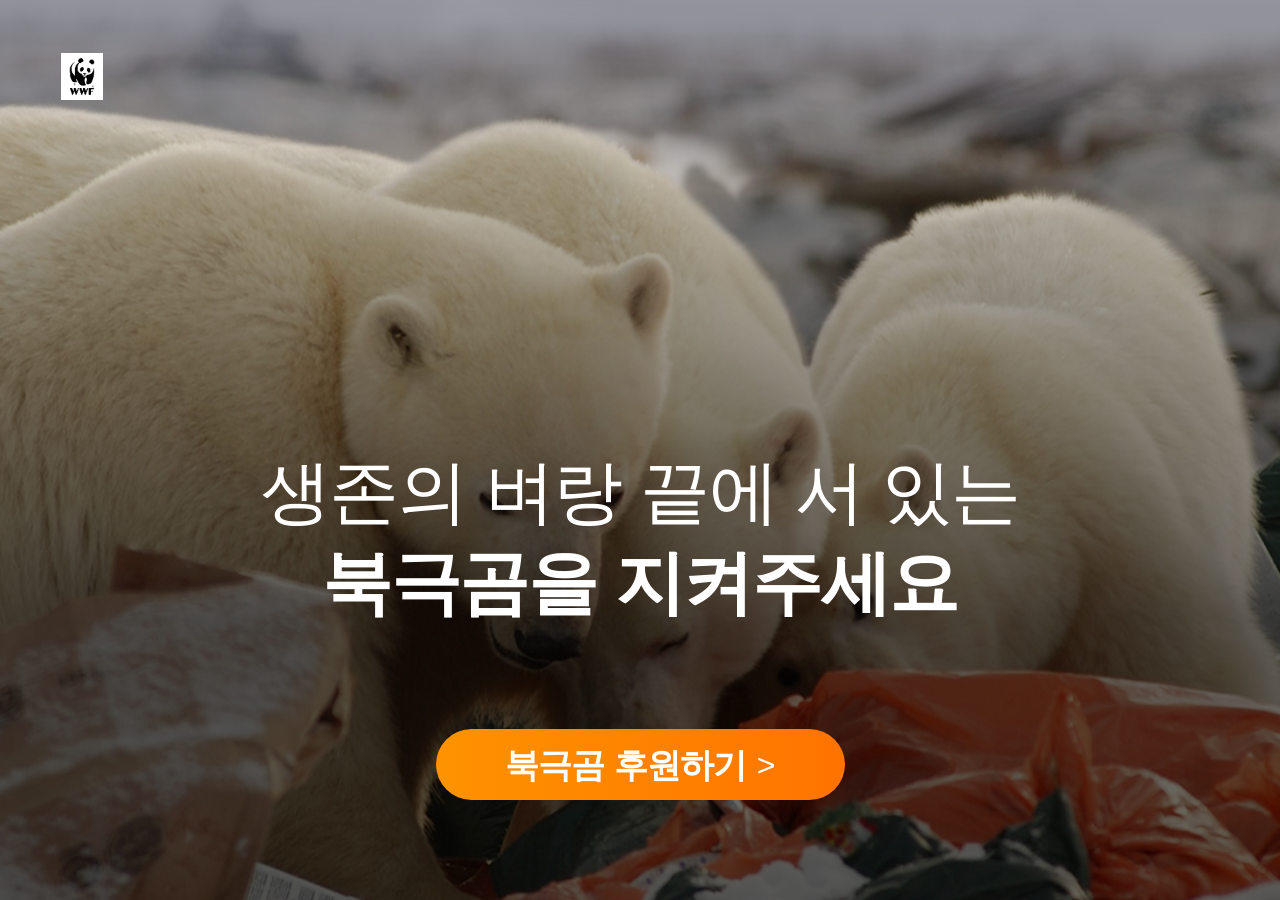
==== index.html @ e156b5d3 "1행 완성" ====
<!DOCTYPE html>
<html lang="ko">
<head>
    <meta charset="UTF-8">
    <meta name="viewport" content="width=device-width, initial-scale=1.0">
    <meta name="description" content="">
    <meta name="keywords" content="">
    <title>WWF | 북극곰 보호 캠페인</title>
    <link rel="shortcut icon" href="./images/logo.jpg" type="image/x-icon">
    <link rel="stylesheet" href="./styles/reset.css">
    <link rel="stylesheet" href="./styles/common.css">
    <link rel="stylesheet" href="./styles/index.css">
    <link rel="stylesheet" href="./styles/responsive.css">
</head>
<body>
    <div id="wrap">
        <!-- 1. 캠페인 표지 -->
        <section class="container intro">
            <p class="logo"><img src="./images/logo.jpg" alt="wwf"></p>
            <h1><span>생존의 벼랑 끝에 서 있는</span><span>북극곰을 지켜주세요</span></h1>
            <a href="#" class="sponsor_btn"><em>북극곰 후원하기</em><!-- after --></a>
        </section>
        <!-- 2. 퀴즈 -->
        <!-- 3. 영상 -->
        <!-- 4. 50감소 -->
        <!-- 5. 인류재앙 -->
        <!-- 6. 빙하위기 -->
        <!-- 7. WWF 단체 소개 -->
        <!-- 8. 활동 내역 -->
        <!-- 9. 선물정보 -->
        <!-- 10. 안내 -->
    </div>
</body>
</html>
---- styles/common.css ----
/* 공통 common.css */
#wrap {}
#wrap * {transition: all 0.3s;}
#wrap .container {
    min-width: 320px;
}
/* mobile design - .sponsor_btn */
#wrap .container .sponsor_btn {
    display: flex; flex-flow: row nowrap;
    justify-content: center; align-items: center;
    width: 164px; height: 41px; border-radius: 37.5px;
    margin: 0 auto;
    background: linear-gradient(90deg, #FE9300, #FF7300);
    /* gap :10px; == em의 margin-right:10px; */
    /* position: relative; z-index: 900; */
}
#wrap .container .sponsor_btn:hover {
    animation: btn 1s linear alternate infinite;
}
#wrap .container .sponsor_btn em {
    color:#fff; font-weight: 500;  margin-right: 10px;
}
#wrap .container .sponsor_btn::after {
    content:'>'; display: block;
    /*  display:inline-block; - 부모 .sponsor_btn으로 정렬을 했기때문에 굳이 inline-block일 필요없음 */
    color: #fff; font-size: 0.75rem;
}
/* ---------------------애니메이션 효과 */
@keyframes btn {
    0% {box-shadow: #fff 0 0 5px}
    100% {box-shadow: #fff 0 0 20px;}
}
---- styles/index.css ----
/* -------------------------------------- 1. 캠페인 표지(m) */
#wrap .intro {
    /* 북극곰 배경 (bg1) */
    padding: 100px 0;
    background-image: url(../images/bg1.png);
    /* background-size: cover; */
    /* background-size: 170%; */
    background-size: auto 130%;
    background-position: center bottom;
    /* 비슷하게 만들어졌다고 끝내지말고 여러 값을 입력해보면서 가장 좋은 값 찾기 */
    position: relative;
}
#wrap .intro > * {position: relative; z-index: 100;}
#wrap .intro::after {
    /* 북극곰 배경 위에 깔리는 반투명한 검은색 배경(rgba) */
    content: ''; display: block;
    width: 100%; height: 100%;
    position: absolute; top: 0; left: 0;
    /* background: rgba(0,0,0,0.5); */
    background: linear-gradient(transparent, #000 69%);
    opacity: 0.6; z-index: 90;
}
#wrap .intro .logo {
    width: 24px; /* height: 27px; */
    position: absolute;/* 피그마 무시기능과 동일 */
    top: 18px; left: 21px;
    /* z-index: 900; */
}/* w,h 중 한가지 값만 작성(나머지는 자동 비율) */
#wrap .intro .logo img {width: 100%;}
#wrap .intro h1 {
    margin-bottom: 50px; text-align: center;
    /* position: relative; z-index: 900; */
}
#wrap .intro h1 span {
    color: #fff;
    display: block;
    font-weight: 700; font-size: 1.88rem; line-height: 1.3;
}
#wrap .intro h1 span:nth-child(1) {}
#wrap .intro h1 span:nth-child(2) {}
#wrap .intro .sponsor_btn {}
---- styles/responsive.css ----
/* 반응형 조건 responsive */
/* m(320~) -> t(1024~) -> d(1250~)  full == 100% */
@media screen and (min-width:860px) {
    #wrap .intro {padding: 300px 0 100px;}
}/* 860~1023 더 자연스럽게 만들기위한 임의 값 추가(피그마 x) */
@media screen and (min-width:1024px) {
    #wrap .intro {padding: 410px 0 100px;}
    #wrap .intro .logo {width: 32px; top: 30px; left: 36px;}
    #wrap .intro h1 {margin-bottom: 100px;}
    #wrap .intro h1 span {font-size: 3.13rem;}
    #wrap .container .sponsor_btn {width: 238px; height: 60px;}
    #wrap .container .sponsor_btn em {font-size: 1.38rem;}
    #wrap .container .sponsor_btn::after {font-size: 1rem;}
}/* 1024~1249 */
@media screen and (min-width:1250px) {
    #wrap .intro {padding: 447px 0 100px;}
    #wrap .intro .logo {width: 42px; top: 53px; left: 61px;}
    #wrap .intro h1 span {font-size: 4.38rem;}
    #wrap .intro h1 span:nth-child(1) {font-weight: 400;}
    #wrap .container .sponsor_btn {width: 409px; height: 71px;}
    #wrap .container .sponsor_btn em {font-size: 2.13rem; font-weight: 700;}
    #wrap .container .sponsor_btn::after {font-size: 2rem;}
}/* 1250~max */
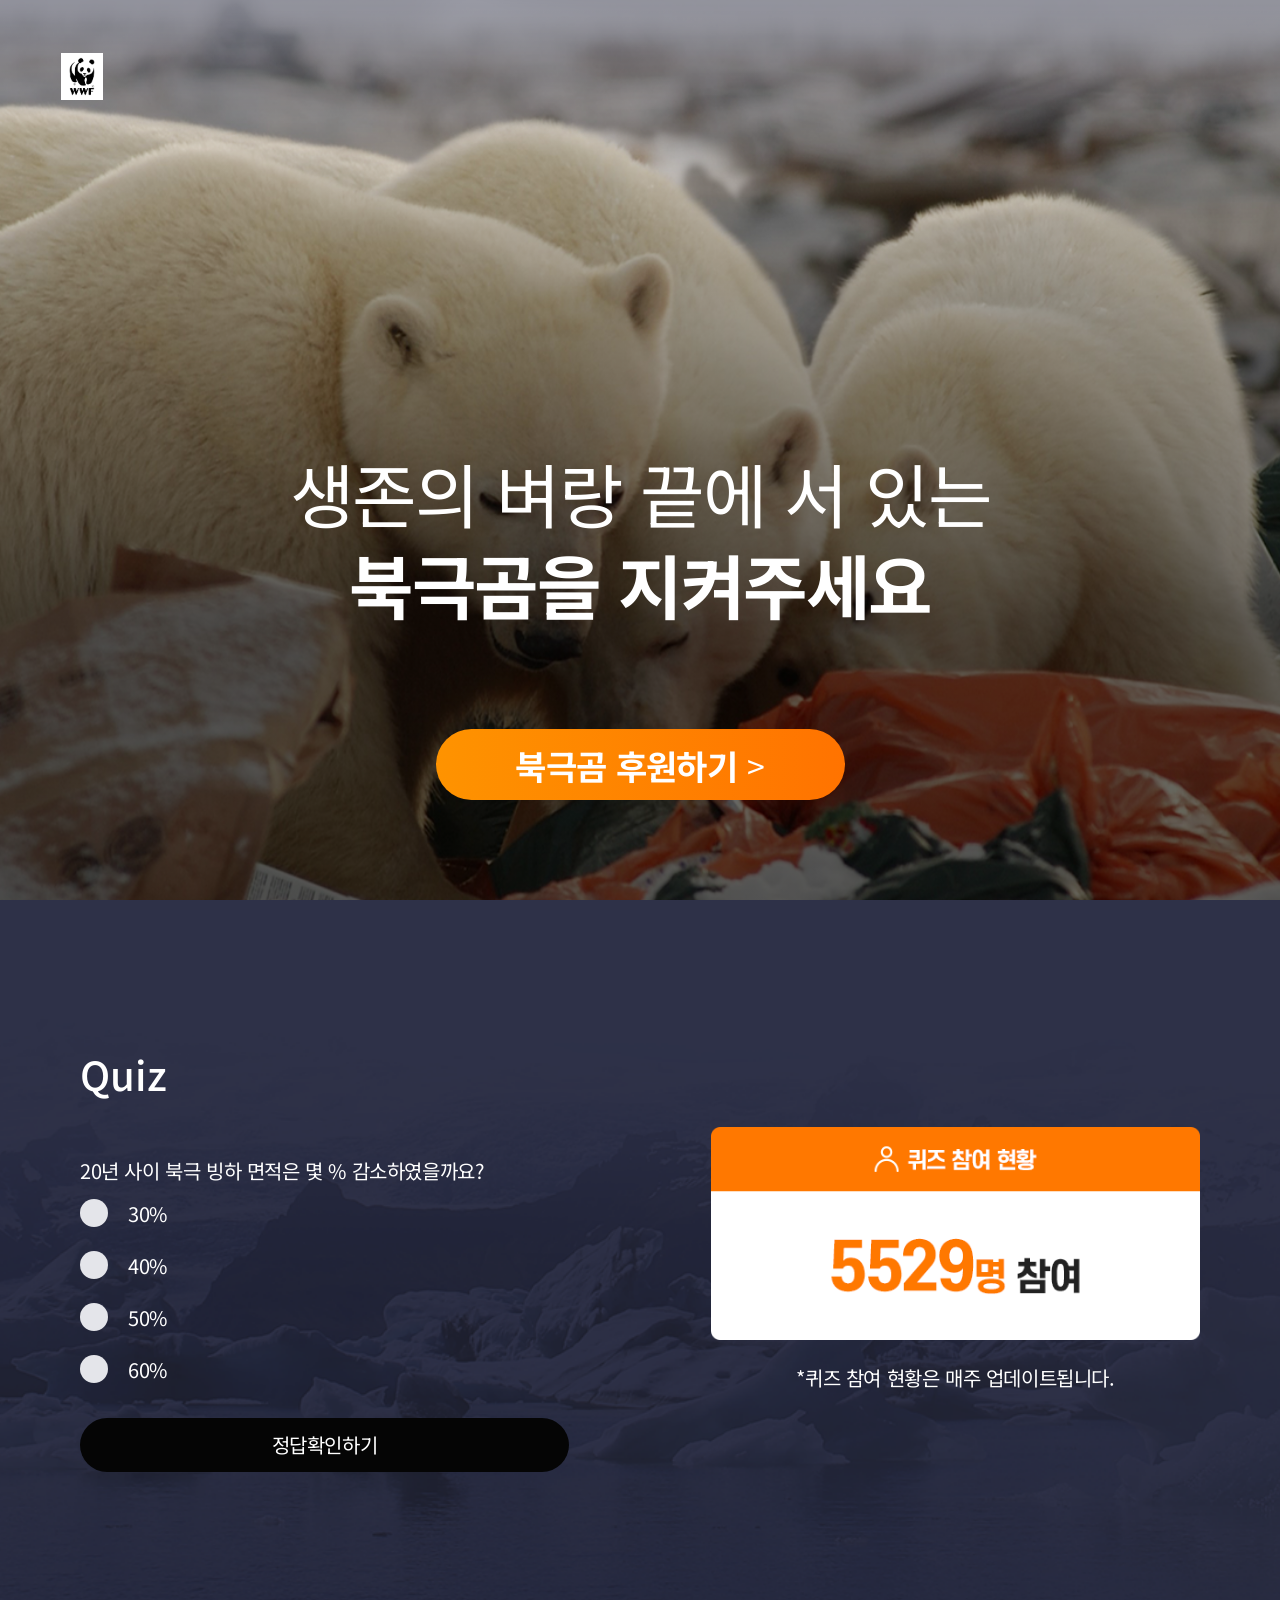
==== commit 310d835e: "wwf 2행" ====
--- a/index.html
+++ b/index.html
@@ -7,6 +7,7 @@
     <meta name="keywords" content="">
     <title>WWF | 북극곰 보호 캠페인</title>
     <link rel="shortcut icon" href="./images/logo.jpg" type="image/x-icon">
+    <link href="https://fonts.googleapis.com/css2?family=Noto+Sans+KR:wght@100..900&display=swap" rel="stylesheet">
     <link rel="stylesheet" href="./styles/reset.css">
     <link rel="stylesheet" href="./styles/common.css">
     <link rel="stylesheet" href="./styles/index.css">
@@ -21,6 +22,39 @@
             <a href="#" class="sponsor_btn"><em>북극곰 후원하기</em><!-- after --></a>
         </section>
         <!-- 2. 퀴즈 -->
+        <div class="container quiz_bg">
+            <section class="contents quiz">
+                <div class="quiz_list">
+                    <h1>Quiz</h1>
+                    <h2><span>20년 사이 북극 빙하 면적은</span><span> 몇 % 감소하였을까요?</span></h2>
+                    <form action="#" method="get" id="answer_form">
+                        <ul>
+                            <li>
+                                <input type="radio" name="answer" value="ans_30" id="ans_30">
+                                <label for="ans_30">30%</label>
+                            </li>
+                            <li>
+                                <input type="radio" name="answer" value="ans_40" id="ans_40">
+                                <label for="ans_40">40%</label>
+                            </li>
+                            <li>
+                                <input type="radio" name="answer" value="ans_50" id="ans_50">
+                                <label for="ans_50">50%</label>
+                            </li>
+                            <li>
+                                <input type="radio" name="answer" value="ans_60" id="ans_60">
+                                <label for="ans_60">60%</label>
+                            </li>
+                        </ul>
+                        <button type="submit" id="check_btn">정답확인하기</button>
+                    </form>
+                </div>
+                <div class="quiz_status">
+                    <img src="./images/quiz_contents.png" alt="퀴즈 참여 현황 5529명 참여">
+                    <p>*퀴즈 참여 현황은 매주 업데이트됩니다.</p>
+                </div>
+            </section>
+        </div>
         <!-- 3. 영상 -->
         <!-- 4. 50감소 -->
         <!-- 5. 인류재앙 -->
--- a/styles/common.css
+++ b/styles/common.css
@@ -1,9 +1,8 @@
 /* 공통 common.css */
 #wrap {}
 #wrap * {transition: all 0.3s;}
-#wrap .container {
-    min-width: 320px;
-}
+#wrap .container {min-width: 320px;}
+#wrap .container .contents {max-width: 1250px; margin: 0 auto;}
 /* mobile design - .sponsor_btn */
 #wrap .container .sponsor_btn {
     display: flex; flex-flow: row nowrap;
--- a/styles/index.css
+++ b/styles/index.css
@@ -38,4 +38,67 @@
 }
 #wrap .intro h1 span:nth-child(1) {}
 #wrap .intro h1 span:nth-child(2) {}
-#wrap .intro .sponsor_btn {}+#wrap .intro .sponsor_btn {}
+/* -------------------------------------------2. quiz */
+#wrap .quiz_bg {
+    background: url(../images/quiz_bg.png);
+    background-position: center; background-size: cover;
+    padding: 70px;/* padding은 부모에 작성 */
+}
+#wrap .quiz_bg .quiz {
+    display: flex; flex-flow: column nowrap; gap: 50px;/* t,d - row */
+    justify-content: center; align-items: center;
+}
+#wrap .quiz_bg .quiz .quiz_list {/* margin-bottom: 50px; */}
+/* ------------------------ 그룹 */
+#wrap .quiz_bg .quiz .quiz_list h1,
+#wrap .quiz_bg .quiz .quiz_list h2 span,
+#wrap .quiz_bg .quiz .quiz_list form ul li label,
+#wrap .quiz_bg .quiz .quiz_list #answer_form #check_btn,
+#wrap .quiz_bg .quiz .quiz_status p {color: #fff;}
+#wrap .quiz_bg .quiz .quiz_list h1,
+#wrap .quiz_bg .quiz .quiz_list h2 {margin-bottom: 16px;}
+/* ------------------------ 개별 */
+#wrap .quiz_bg .quiz .quiz_list h1 {
+    font-size: 1.5rem; font-weight: 500;
+    line-height: 1.2; letter-spacing: -0.01rem;
+    font-family: 'Noto Sans Kr', sans-serif; /* 단독글꼴인 경우 */
+}
+#wrap .quiz_bg .quiz .quiz_list h2 {}
+#wrap .quiz_bg .quiz .quiz_list h2 span {display: block; line-height: 1.7;}
+#wrap .quiz_bg .quiz .quiz_list h2 span:nth-child(1) {}
+#wrap .quiz_bg .quiz .quiz_list h2 span:nth-child(2) {}
+#wrap .quiz_bg .quiz .quiz_list #answer_form {}
+#wrap .quiz_bg .quiz .quiz_list #answer_form ul {margin-bottom: 16px;}
+#wrap .quiz_bg .quiz .quiz_list #answer_form ul li {margin-bottom: 16px;}
+#wrap .quiz_bg .quiz .quiz_list #answer_form ul li:last-child {margin-bottom: 0;}
+#wrap .quiz_bg .quiz .quiz_list #answer_form ul li input {display: none;}
+#wrap .quiz_bg .quiz .quiz_list #answer_form ul li input:checked + label {
+    background-image: url(../images/chk_on.svg);
+}
+#wrap .quiz_bg .quiz .quiz_list #answer_form ul li label {
+    font-size: 0.88rem; /* line-height: 1.7;  위에서 행간을 포함한 값으로 여백을 주었기 때문에 생략*/
+    /* margin-left: 31.75px; input태그를 안보이도록 만들 것이기 때문에 없어도 됨 */
+    transition: color 0.3s;
+    background-image: url(../images/chk_off.svg);
+    background-size: 16px; background-repeat: no-repeat;
+    padding-left: 47.75px; /* 백그라운드로 깔리는 이미지이므로 이미지를 무시한 거리 값 입력 */
+}
+#wrap .quiz_bg .quiz .quiz_list #answer_form ul li:hover label {
+    color: #FF7300;
+}
+#wrap .quiz_bg .quiz .quiz_list #answer_form #check_btn {
+    width: 100%; padding:10px 0;
+    border-radius: 50px; line-height: 1.7;
+    background-color: #050505;
+    transition: background-color 0.5s;
+}
+#wrap .quiz_bg .quiz .quiz_list #answer_form #check_btn:hover {
+    background-color: #FF7300;
+}
+#wrap .quiz_bg .quiz .quiz_status {
+    margin: 0 auto;
+    text-align: center;
+}
+#wrap .quiz_bg .quiz .quiz_status img {width: 100%;}
+#wrap .quiz_bg .quiz .quiz_status p {line-height: 1.7; font-size: 1.25rem; margin: 20px 0 0;}
--- a/styles/responsive.css
+++ b/styles/responsive.css
@@ -1,5 +1,12 @@
 /* 반응형 조건 responsive */
 /* m(320~) -> t(1024~) -> d(1250~)  full == 100% */
+@media screen and (min-width:680px) {
+    /* ---------------------------------- 2. quiz */
+    #wrap .quiz_bg .quiz {flex-flow: row nowrap;/* t,d - row */}
+    #wrap .quiz_bg .quiz > * {flex: 1;}
+    /* #wrap .quiz_bg .quiz .quiz_list {width: 300px;}
+    #wrap .quiz_bg .quiz .quiz_status {flex: 1;} */
+}
 @media screen and (min-width:860px) {
     #wrap .intro {padding: 300px 0 100px;}
 }/* 860~1023 더 자연스럽게 만들기위한 임의 값 추가(피그마 x) */
@@ -11,6 +18,21 @@
     #wrap .container .sponsor_btn {width: 238px; height: 60px;}
     #wrap .container .sponsor_btn em {font-size: 1.38rem;}
     #wrap .container .sponsor_btn::after {font-size: 1rem;}
+    /* ---------------------------------- 2. quiz */
+    #wrap .quiz_bg {padding:150px 80px;}
+    #wrap .quiz_bg .quiz {gap: 142px;}
+    /* #wrap .quiz_bg .quiz .quiz_list {width: 400px;} */
+    #wrap .quiz_bg .quiz .quiz_list h1 {font-size: 2.50rem; margin-bottom: 56px;}
+    #wrap .quiz_bg .quiz .quiz_list h2 {margin-bottom: 16px;}
+    #wrap .quiz_bg .quiz .quiz_list h2 span {display: inline; font-size: 1.25rem;}
+    #wrap .quiz_bg .quiz .quiz_list #answer_form ul {margin-bottom: 37.83px;}
+    #wrap .quiz_bg .quiz .quiz_list #answer_form ul li {margin-bottom: 32px;}
+    #wrap .quiz_bg .quiz .quiz_list #answer_form ul li label {
+        font-size: 1.25rem;
+        /* display: block; line-height: 2; */
+        background-size: 28px; padding-left: 48px;
+    }
+    #wrap .quiz_bg .quiz .quiz_list #answer_form #check_btn {font-size: 1.25rem;}
 }/* 1024~1249 */
 @media screen and (min-width:1250px) {
     #wrap .intro {padding: 447px 0 100px;}
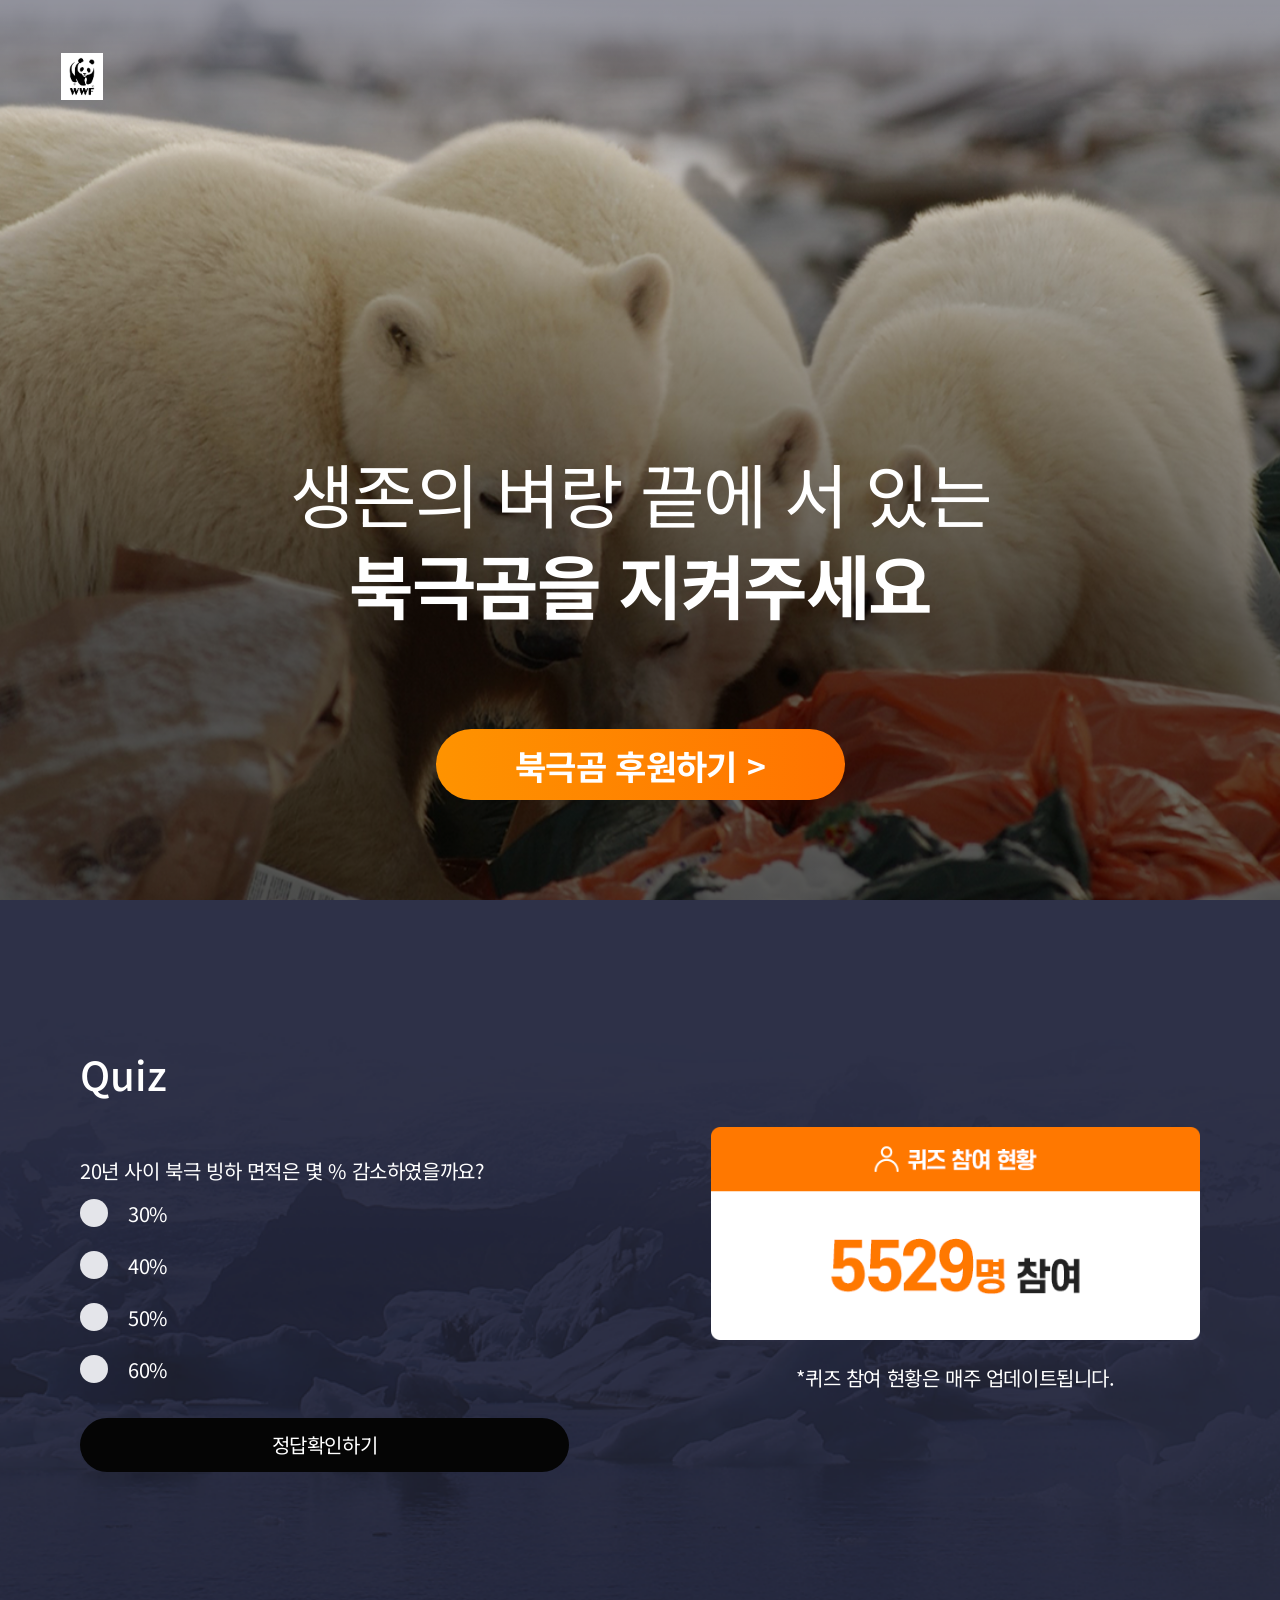
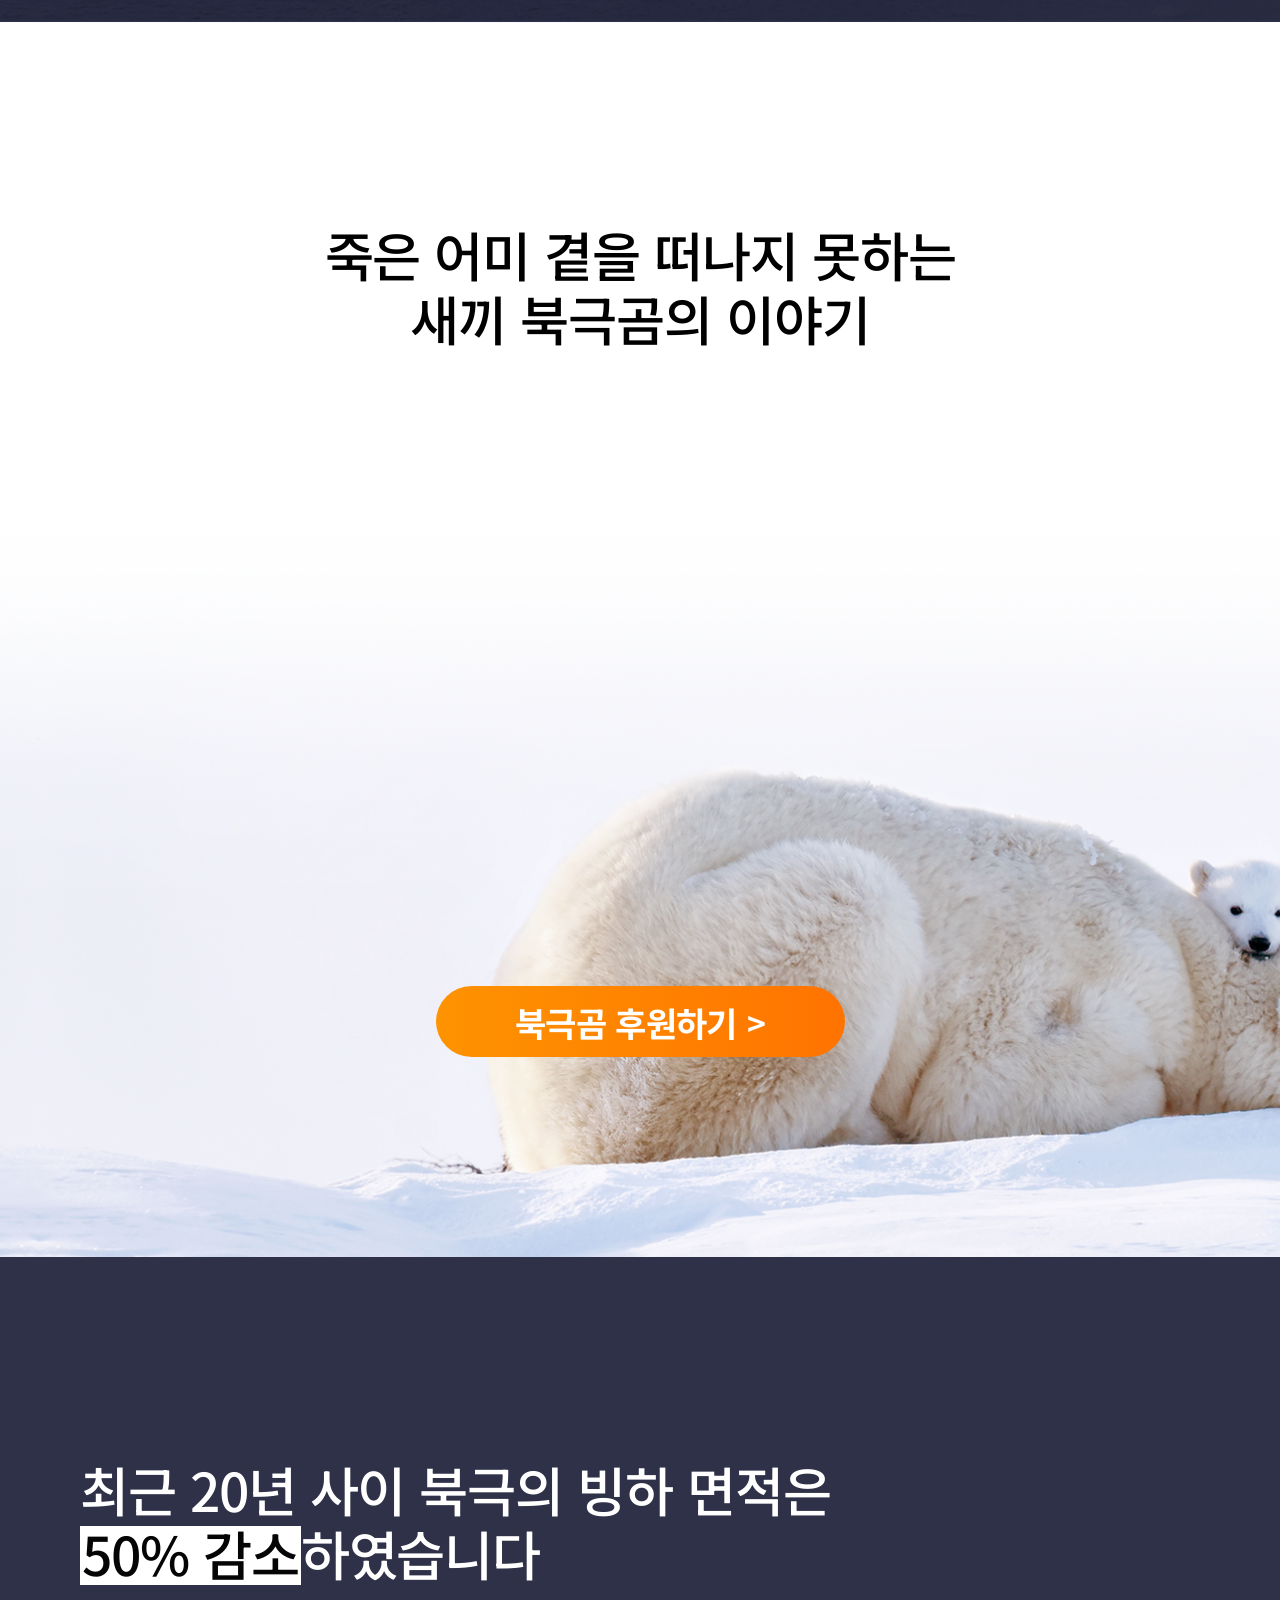
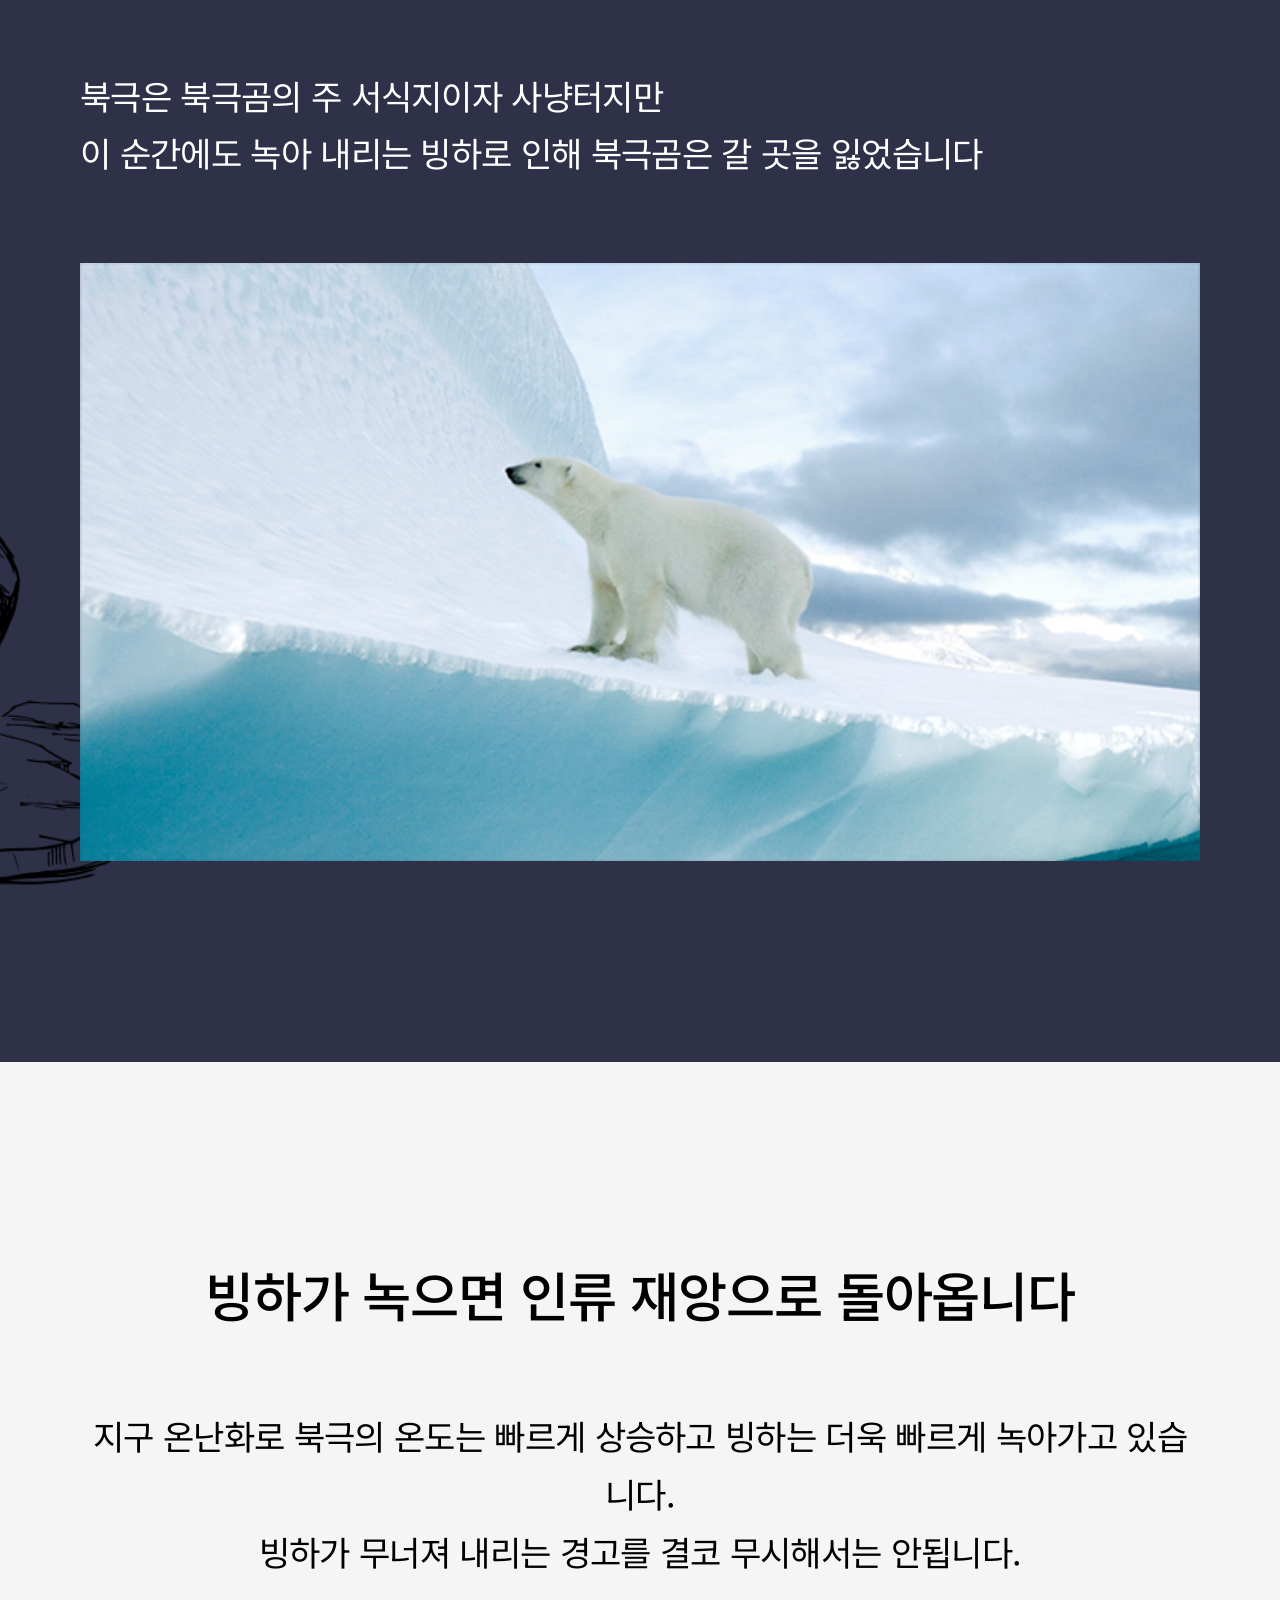
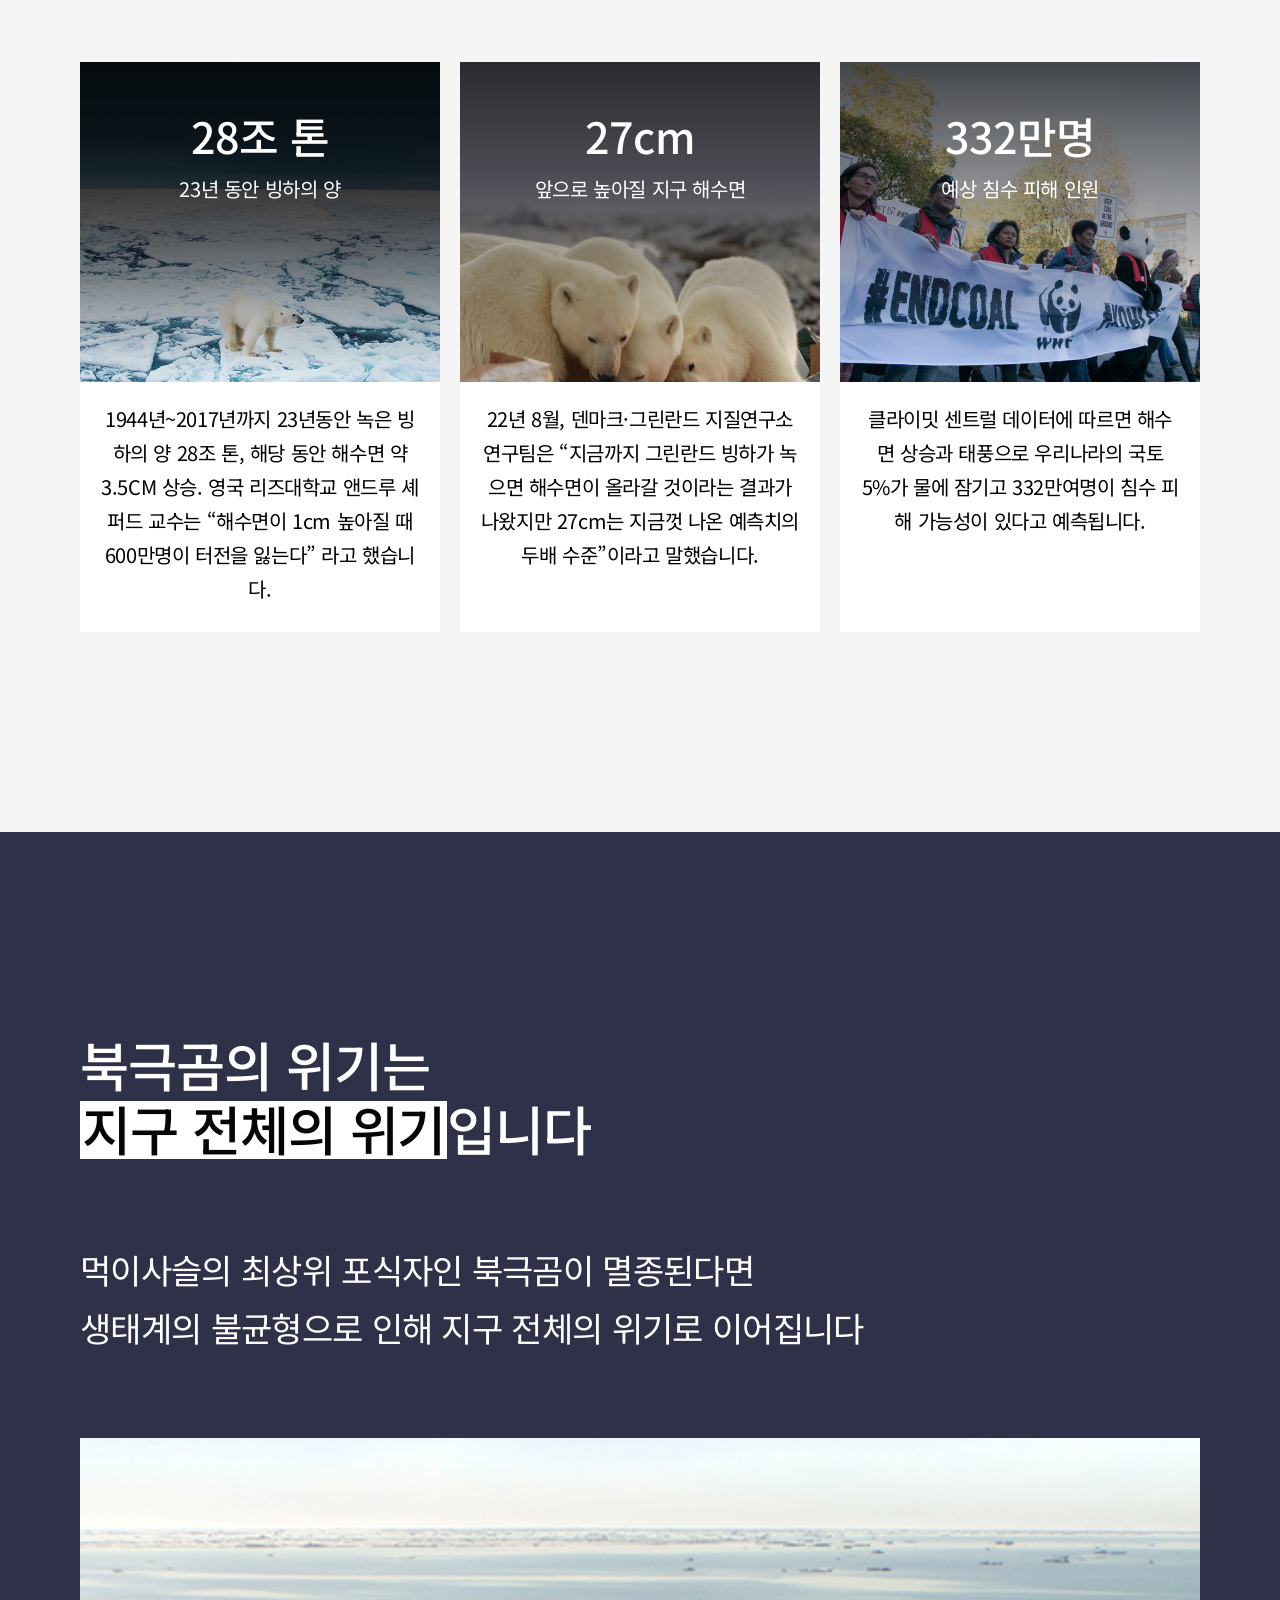
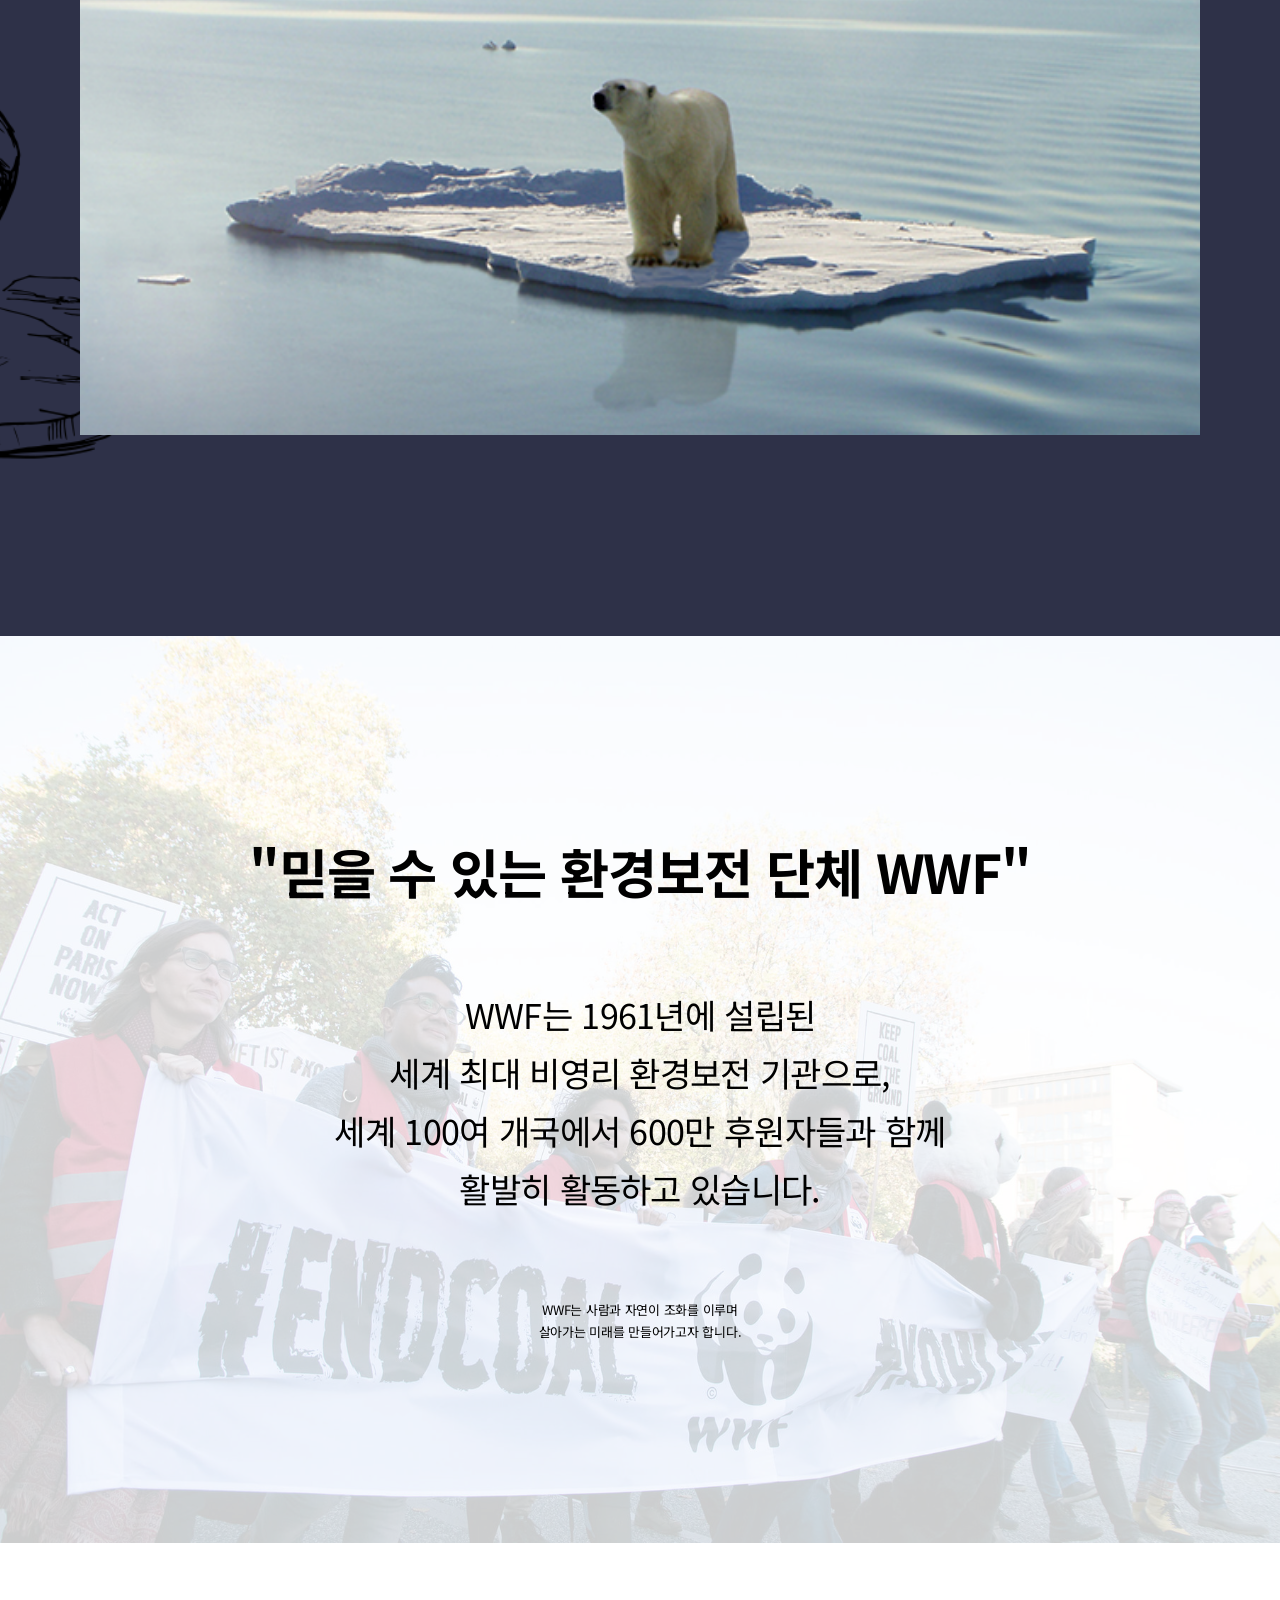
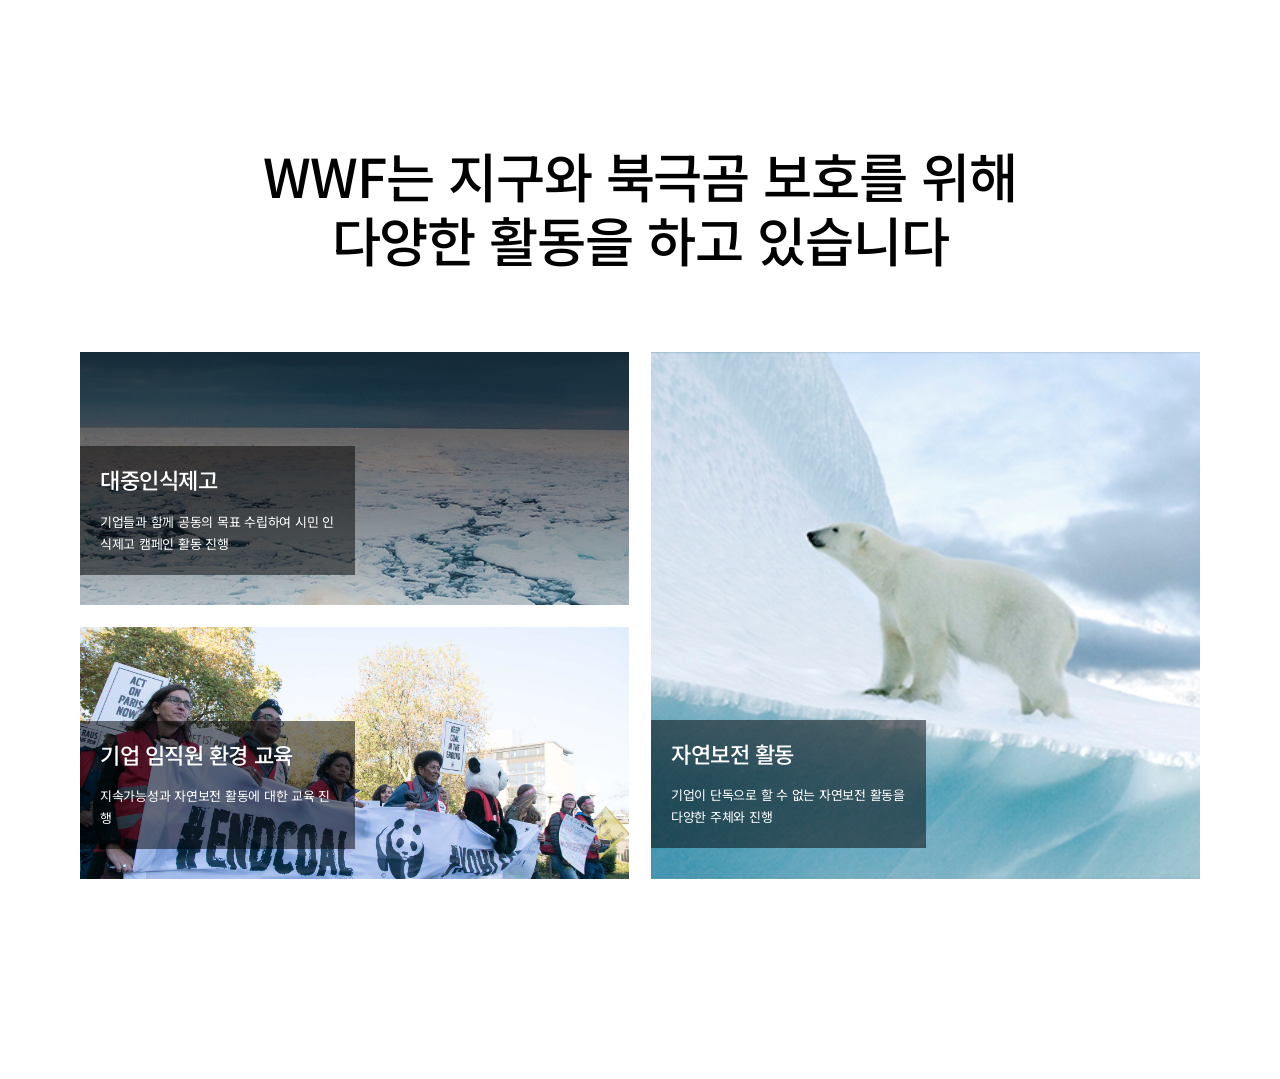
==== commit d7836ac4: "3~8행 html, css" ====
--- a/index.html
+++ b/index.html
@@ -46,7 +46,7 @@
                                 <label for="ans_60">60%</label>
                             </li>
                         </ul>
-                        <button type="submit" id="check_btn">정답확인하기</button>
+                        <button type="button" id="check_btn">정답확인하기</button>
                     </form>
                 </div>
                 <div class="quiz_status">
@@ -56,11 +56,99 @@
             </section>
         </div>
         <!-- 3. 영상 -->
+        <div class="container video_bg">
+            <div class="contents video">
+                <h1>죽은 어미 곁을 떠나지 못하는<br>새끼 북극곰의 이야기</h1>
+                <iframe src="https://www.youtube.com/embed/u9V5MBqhLRc" title="기후변화를 막고 녹아내리는 북극에서 북극곰을 지켜주세요!" frameborder="0" allow="accelerometer; autoplay; clipboard-write; encrypted-media; gyroscope; picture-in-picture; web-share" referrerpolicy="strict-origin-when-cross-origin" allowfullscreen></iframe>
+                <a href="#" class="sponsor_btn"><em>북극곰 후원하기</em><!-- after --></a>
+            </div>
+        </div>
         <!-- 4. 50감소 -->
+        <div class="container reduction_bg">
+            <div class="contents reduction">
+                <h1>최근 20년 사이 북극의 빙하 면적은<br><span class="highlight">50% 감소</span>하였습니다</h1>
+                <p>북극은 북극곰의 주 서식지이자 사냥터지만<br>이 순간에도 녹아 내리는 빙하로 인해 북극곰은 갈 곳을 잃었습니다</p>
+                <p><img src="./images/reduction_50.png" alt=""></p>
+            </div>
+        </div>
         <!-- 5. 인류재앙 -->
+        <div class="container hemanity_bg">
+            <div class="contents hemanity">
+                <h1>빙하가 녹으면 인류 재앙으로 돌아옵니다</h1>
+                <p>지구 온난화로 북극의 온도는 빠르게 상승하고 빙하는 더욱 빠르게 녹아가고 있습니다.<br>빙하가 무너져 내리는 경고를 결코 무시해서는 안됩니다.</p>
+                <ul class="list">
+                    <li>
+                        <dl>
+                            <dt>28조 톤</dt>
+                            <dd>23년 동안 빙하의 양</dd>
+                        </dl>
+                        <div class="txt">
+                            <p>1944년~2017년까지 23년동안 녹은 빙하의 양 28조 톤, 해당 동안 해수면 약 3.5CM 상승. 영국 리즈대학교 앤드루 셰퍼드 교수는 “해수면이 1cm 높아질 때 600만명이 터전을 잃는다” 라고 했습니다.</p>
+                        </div>
+                    </li>
+                    <li>
+                        <dl>
+                            <dt>27cm</dt>
+                            <dd>앞으로 높아질 지구 해수면</dd>
+                        </dl>
+                        <div class="txt">
+                            <p>22년 8월, 덴마크·그린란드 지질연구소 연구팀은 “지금까지 그린란드 빙하가 녹으면 해수면이 올라갈 것이라는 결과가 나왔지만 27cm는 지금껏 나온 예측치의 두배 수준”이라고 말했습니다.</p>
+                        </div>
+                    </li>
+                    <li>
+                        <dl>
+                            <dt>332만명</dt>
+                            <dd>예상 침수 피해 인원</dd>
+                        </dl>
+                        <div class="txt">
+                            <p>클라이밋 센트럴 데이터에 따르면 해수면 상승과 태풍으로 우리나라의 국토 5%가 물에 잠기고 332만여명이 침수 피해 가능성이 있다고 예측됩니다.</p>
+                        </div>
+                    </li>
+                </ul>
+            </div>
+        </div>
         <!-- 6. 빙하위기 -->
+        <div class="container crisis_bg">
+            <div class="contents crisis">
+                <h1>북극곰의 위기는<br><span class="highlight">지구 전체의 위기</span>입니다</h1>
+                <p>먹이사슬의 최상위 포식자인 북극곰이 멸종된다면<br>생태계의 불균형으로 인해 지구 전체의 위기로 이어집니다</p>
+                <p><img src="./images/bg2.png" alt=""></p>
+            </div>
+        </div>
         <!-- 7. WWF 단체 소개 -->
+        <div class="container wwf_bg">
+            <div class="contents wwf">
+                <h1>"믿을 수 있는 환경보전 단체 WWF"</h1>
+                <p>WWF는 1961년에 설립된<br>세계 최대 비영리 환경보전 기관으로,<br>세계 100여 개국에서 600만 후원자들과 함께<br>활발히 활동하고 있습니다.</p>
+                <p>WWF는 사람과 자연이 조화를 이루며<br>살아가는 미래를 만들어가고자 합니다.</p>
+            </div>
+        </div>
         <!-- 8. 활동 내역 -->
+        <div class="container activity_bg">
+            <div class="contents activity">
+                <h1>WWF는 지구와 북극곰 보호를 위해<br>다양한 활동을 하고 있습니다</h1>
+                <ul class="detail">
+                    <li>
+                        <dl class="txt">
+                            <dt>대중인식제고</dt>
+                            <dd>기업들과 함께 공동의 목표 수립하여 시민 인식제고 캠페인 활동 진행</dd>
+                        </dl>
+                    </li>
+                    <li>
+                        <dl class="txt">
+                            <dt>기업 임직원 환경 교육</dt>
+                            <dd>지속가능성과 자연보전 활동에 대한 교육 진행</dd>
+                        </dl>
+                    </li>
+                    <li>
+                        <dl class="txt">
+                            <dt>자연보전 활동</dt>
+                            <dd>기업이 단독으로 할 수 없는 자연보전 활동을 다양한 주체와 진행</dd>
+                        </dl>
+                    </li>
+                </ul>
+            </div>
+        </div>
         <!-- 9. 선물정보 -->
         <!-- 10. 안내 -->
     </div>
--- a/styles/common.css
+++ b/styles/common.css
@@ -1,8 +1,25 @@
 /* 공통 common.css */
 #wrap {}
 #wrap * {transition: all 0.3s;}
-#wrap .container {min-width: 320px;}
+#wrap .container {
+    min-width: 320px;
+    background-position: center; background-size: cover;
+    padding:70px 15px;
+}
 #wrap .container .contents {max-width: 1250px; margin: 0 auto;}
+#wrap .container .contents h1 {
+    font-size:1.38rem; font-weight: 500;
+    line-height: 1.2;
+    margin: 0 0 22px;
+}
+#wrap .container .contents h1 .highlight {
+    color: #050505; background-color: #fff; font-weight: 500;
+    display: inline-block; padding:0 2px 5px;
+}
+#wrap .container .contents h1+p {
+    font-size: 0.81rem; line-height: 1.7;
+    margin: 0 0 22px;
+}
 /* mobile design - .sponsor_btn */
 #wrap .container .sponsor_btn {
     display: flex; flex-flow: row nowrap;
--- a/styles/index.css
+++ b/styles/index.css
@@ -5,9 +5,9 @@
     background-image: url(../images/bg1.png);
     /* background-size: cover; */
     /* background-size: 170%; */
+    /* 비슷하게 만들어졌다고 끝내지말고 여러 값을 입력해보면서 가장 좋은 값 찾기 */
     background-size: auto 130%;
     background-position: center bottom;
-    /* 비슷하게 만들어졌다고 끝내지말고 여러 값을 입력해보면서 가장 좋은 값 찾기 */
     position: relative;
 }
 #wrap .intro > * {position: relative; z-index: 100;}
@@ -41,8 +41,7 @@
 #wrap .intro .sponsor_btn {}
 /* -------------------------------------------2. quiz */
 #wrap .quiz_bg {
-    background: url(../images/quiz_bg.png);
-    background-position: center; background-size: cover;
+    background-image: url(../images/quiz_bg.png);
     padding: 70px;/* padding은 부모에 작성 */
 }
 #wrap .quiz_bg .quiz {
@@ -101,4 +100,116 @@
     text-align: center;
 }
 #wrap .quiz_bg .quiz .quiz_status img {width: 100%;}
-#wrap .quiz_bg .quiz .quiz_status p {line-height: 1.7; font-size: 1.25rem; margin: 20px 0 0;}+#wrap .quiz_bg .quiz .quiz_status p {line-height: 1.7; font-size: 1.25rem; margin: 20px 0 0;}
+/* ------------------------------------- 3 */
+#wrap .video_bg {
+    background-image: url(../images/video_bg.png);
+    padding: 50px 15px;
+}
+#wrap .video_bg .video h1 {text-align: center; margin: 0 0 70px;}
+#wrap .video_bg .video iframe {width: 100%; margin: 0 0 70px;}
+/* ------------------------------------- 4 */
+#wrap .reduction_bg {
+    background-image: url(../images/reduction_50_bg.png);
+}
+#wrap .reduction_bg .reduction h1 {color: #fff;}
+#wrap .reduction_bg .reduction h1+p {color: #fff;}
+#wrap .reduction_bg .reduction p img {width: 100%;}
+/* ------------------------------------- 5 */
+#wrap .hemanity_bg {
+    background-color: #f5f5f5;
+}
+#wrap .hemanity_bg .hemanity h1 {text-align: center; margin: 0 0 40px;}
+#wrap .hemanity_bg .hemanity h1+p {text-align: center;}
+#wrap .hemanity_bg .hemanity .list {
+    display: flex; flex-flow: column nowrap; gap: 20px;
+    /* display: grid; grid-template-rows: 1fr 1fr 1fr; */
+}
+#wrap .hemanity_bg .hemanity .list li {}
+#wrap .hemanity_bg .hemanity .list li dl {
+    text-align: center; padding: 48px 0;
+    background-position: center; background-size: cover;
+    position: relative;
+}
+#wrap .hemanity_bg .hemanity .list li dl * {
+    color: #fff; position: relative; z-index: 90;
+}
+#wrap .hemanity_bg .hemanity .list li:nth-child(1) dl {
+    background-image: url(../images/wraming_28t.png);
+}
+#wrap .hemanity_bg .hemanity .list li:nth-child(2) dl {
+    background-image: url(../images/wraming_27cm.png);
+}
+#wrap .hemanity_bg .hemanity .list li:nth-child(3) dl {
+    background-image: url(../images/wwf.jpg);
+}
+#wrap .hemanity_bg .hemanity .list li dl::before {
+    content: ''; display: block;
+    width: 100%; height: 100%;
+    position: absolute; top: 0; left: 0; z-index: 80;
+    background: linear-gradient( rgba(0,0,0,0.7), transparent);
+}
+#wrap .hemanity_bg .hemanity .list li dl dt {
+    font-size: 1.38rem; font-weight: 500; line-height: 1.2; margin: 0 0 11px;
+}
+#wrap .hemanity_bg .hemanity .list li dl dd {line-height: 1.7;}
+#wrap .hemanity_bg .hemanity .list li .txt {background-color: #fff; padding: 20px;}
+#wrap .hemanity_bg .hemanity .list li .txt p {text-align: center; font-size: 0.81rem; line-height: 1.7;}
+/* ------------------------------------- 6 */
+#wrap .crisis_bg {
+    background-image: url(../images/reduction_50_bg.png);
+}
+#wrap .crisis_bg .crisis h1 {color: #fff;}
+#wrap .crisis_bg .crisis h1+p {color: #fff;}
+#wrap .crisis_bg .crisis p img {width: 100%;}
+/* -------------------------------------- 7행 */
+#wrap .wwf_bg {
+    background-image: url(../images/wwf.jpg);
+    /* background-size: auto 150%; background-position: center; */
+    position: relative;
+}
+#wrap .wwf_bg::before {
+    content: ''; display: block;
+    width: 100%; height: 100%;
+    position: absolute; top: 0; left: 0; z-index: 60;
+    background: rgba(255, 255, 255, 0.8);
+}
+#wrap .wwf_bg .wwf {text-align: center; position: relative; z-index: 70;}
+#wrap .wwf_bg .wwf h1 {font-size:1.88rem; line-height: 1.3; font-weight: 700;}
+#wrap .wwf_bg .wwf p {font-size: 0.81rem; line-height: 1.7;}
+/* -------------------------------------- 8행 */
+#wrap .activity_bg {}
+#wrap .activity_bg .activity {}
+#wrap .activity_bg .activity h1 {text-align: center;}
+#wrap .activity_bg .activity .detail {
+    display: grid; gap: 22px;
+    grid-template-areas: 
+        'public'
+        'corporation'
+        'nature';
+}
+#wrap .activity_bg .activity .detail li {
+    background-position: center; background-size: cover;
+    padding: 94px 0 0;
+}
+#wrap .activity_bg .activity .detail li:nth-child(1) {
+    grid-area: public; /* 대중 - grid 2차원 정렬을 위한 자식 이름 짓기 */
+    background-image: url(../images/wraming_28t.png);
+}
+#wrap .activity_bg .activity .detail li:nth-child(2) {
+    grid-area: corporation;/* 기업 */
+    background-image: url(../images/wwf.jpg);
+}
+#wrap .activity_bg .activity .detail li:nth-child(3) {
+    grid-area: nature;/* 자연 */
+    background-image: url(../images/reduction_50.png);
+}
+#wrap .activity_bg .activity .detail li .txt {
+    background: rgba(0, 0, 0, 0.5);
+    padding: 20px;
+}
+#wrap .activity_bg .activity .detail li .txt > * {color: #fff;}
+#wrap .activity_bg .activity .detail li .txt dt {
+    font-size: 1.38rem; line-height: 1.2; font-weight: 500; margin: 0 0 18px;
+}
+#wrap .activity_bg .activity .detail li .txt dd {font-size: 0.81rem; line-height: 1.7;}
--- a/styles/responsive.css
+++ b/styles/responsive.css
@@ -9,6 +9,26 @@
 }
 @media screen and (min-width:860px) {
     #wrap .intro {padding: 300px 0 100px;}
+    #wrap .container .sponsor_btn {
+        width: 270px; height: 62px; border-radius: 50px;
+        font-size:1.38rem; font-weight: 700;
+    }
+    #wrap .container .sponsor_btn::after {font-size: 1.38rem;}
+    /* -------------------------------3~6행 공통 */
+    #wrap .container {padding:200px 80px;}
+    #wrap .container .contents h1 {font-size:2.5rem; margin: 0 0 40px;}
+    #wrap .container .contents h1+p {font-size:1.38rem; margin: 0 0 40px;}
+    /* ----------------------------------- 3행 */
+    #wrap .video_bg .video h1 {margin: 0 0 70px;}
+    #wrap .video_bg .video iframe {height: 484px;}
+    /* ----------------------------------- 5행 */
+    #wrap .hemanity_bg .hemanity h1+p {font-size: 1rem;}
+    #wrap .hemanity_bg .hemanity .list {flex-flow: row nowrap;}
+    #wrap .hemanity_bg .hemanity .list li {flex: 1;}
+    #wrap .hemanity_bg .hemanity .list li dl {height: 320px;}
+    #wrap .hemanity_bg .hemanity .list li dl dt {font-size: 2.69rem;}
+    #wrap .hemanity_bg .hemanity .list li .txt {height: 250px;}
+    #wrap .hemanity_bg .hemanity .list li .txt p {font-size: 1rem;}
 }/* 860~1023 더 자연스럽게 만들기위한 임의 값 추가(피그마 x) */
 @media screen and (min-width:1024px) {
     #wrap .intro {padding: 410px 0 100px;}
@@ -17,7 +37,7 @@
     #wrap .intro h1 span {font-size: 3.13rem;}
     #wrap .container .sponsor_btn {width: 238px; height: 60px;}
     #wrap .container .sponsor_btn em {font-size: 1.38rem;}
-    #wrap .container .sponsor_btn::after {font-size: 1rem;}
+    #wrap .container .sponsor_btn::after {font-size: 1.38rem;}
     /* ---------------------------------- 2. quiz */
     #wrap .quiz_bg {padding:150px 80px;}
     #wrap .quiz_bg .quiz {gap: 142px;}
@@ -33,6 +53,20 @@
         background-size: 28px; padding-left: 48px;
     }
     #wrap .quiz_bg .quiz .quiz_list #answer_form #check_btn {font-size: 1.25rem;}
+    /* -------------------------------------8행 */
+    #wrap .activity_bg .activity .detail {
+        grid-template-areas: 
+            'public nature'
+            'corporation nature';
+        grid-template-columns: 1fr 1fr;
+    }
+    #wrap .activity_bg .activity .detail li {padding-bottom:30px; position: relative;}
+    #wrap .activity_bg .activity .detail li .txt {width: 50%;}
+    #wrap .activity_bg .activity .detail li:nth-child(3) .txt {
+        position: absolute; bottom: 31px; left: 0;
+    }
+    /* #wrap .activity_bg .activity .detail li .txt dt {font-size: 2.13rem; font-weight: 700;} */
+    /* #wrap .activity_bg .activity .detail li .txt dd {font-size: 1.25rem;} */
 }/* 1024~1249 */
 @media screen and (min-width:1250px) {
     #wrap .intro {padding: 447px 0 100px;}
@@ -42,4 +76,10 @@
     #wrap .container .sponsor_btn {width: 409px; height: 71px;}
     #wrap .container .sponsor_btn em {font-size: 2.13rem; font-weight: 700;}
     #wrap .container .sponsor_btn::after {font-size: 2rem;}
+    /* --------------------------------3~6행 공통 */
+    #wrap .container .contents h1 {font-size:3.34rem; margin: 0 0 81px;}
+    #wrap .container .contents h1+p {font-size:2.13rem; margin: 0 0 81px;}
+    /* ------------------------------------5행 공통 */
+    #wrap .hemanity_bg .hemanity .list li dl dd {font-size: 1.25rem;}
+    #wrap .hemanity_bg .hemanity .list li .txt p {font-size: 1.25rem;}
 }/* 1250~max */
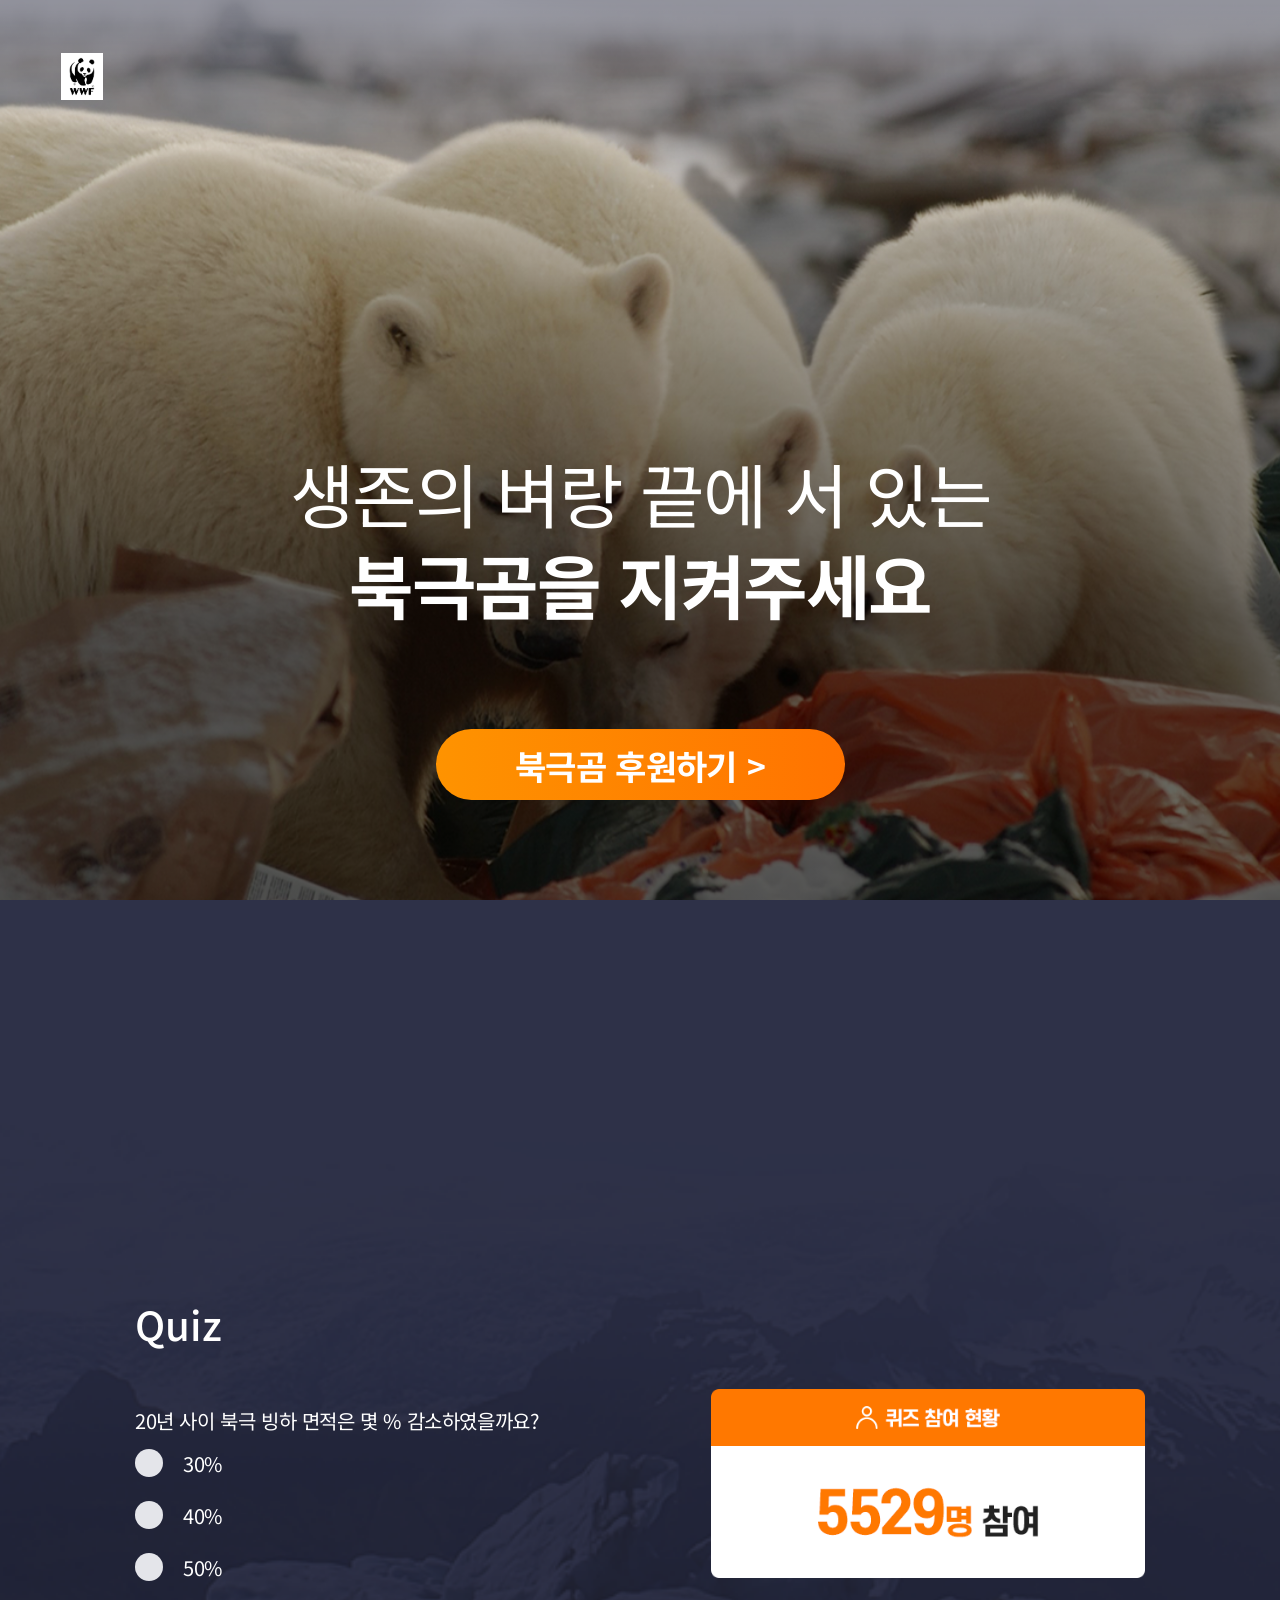
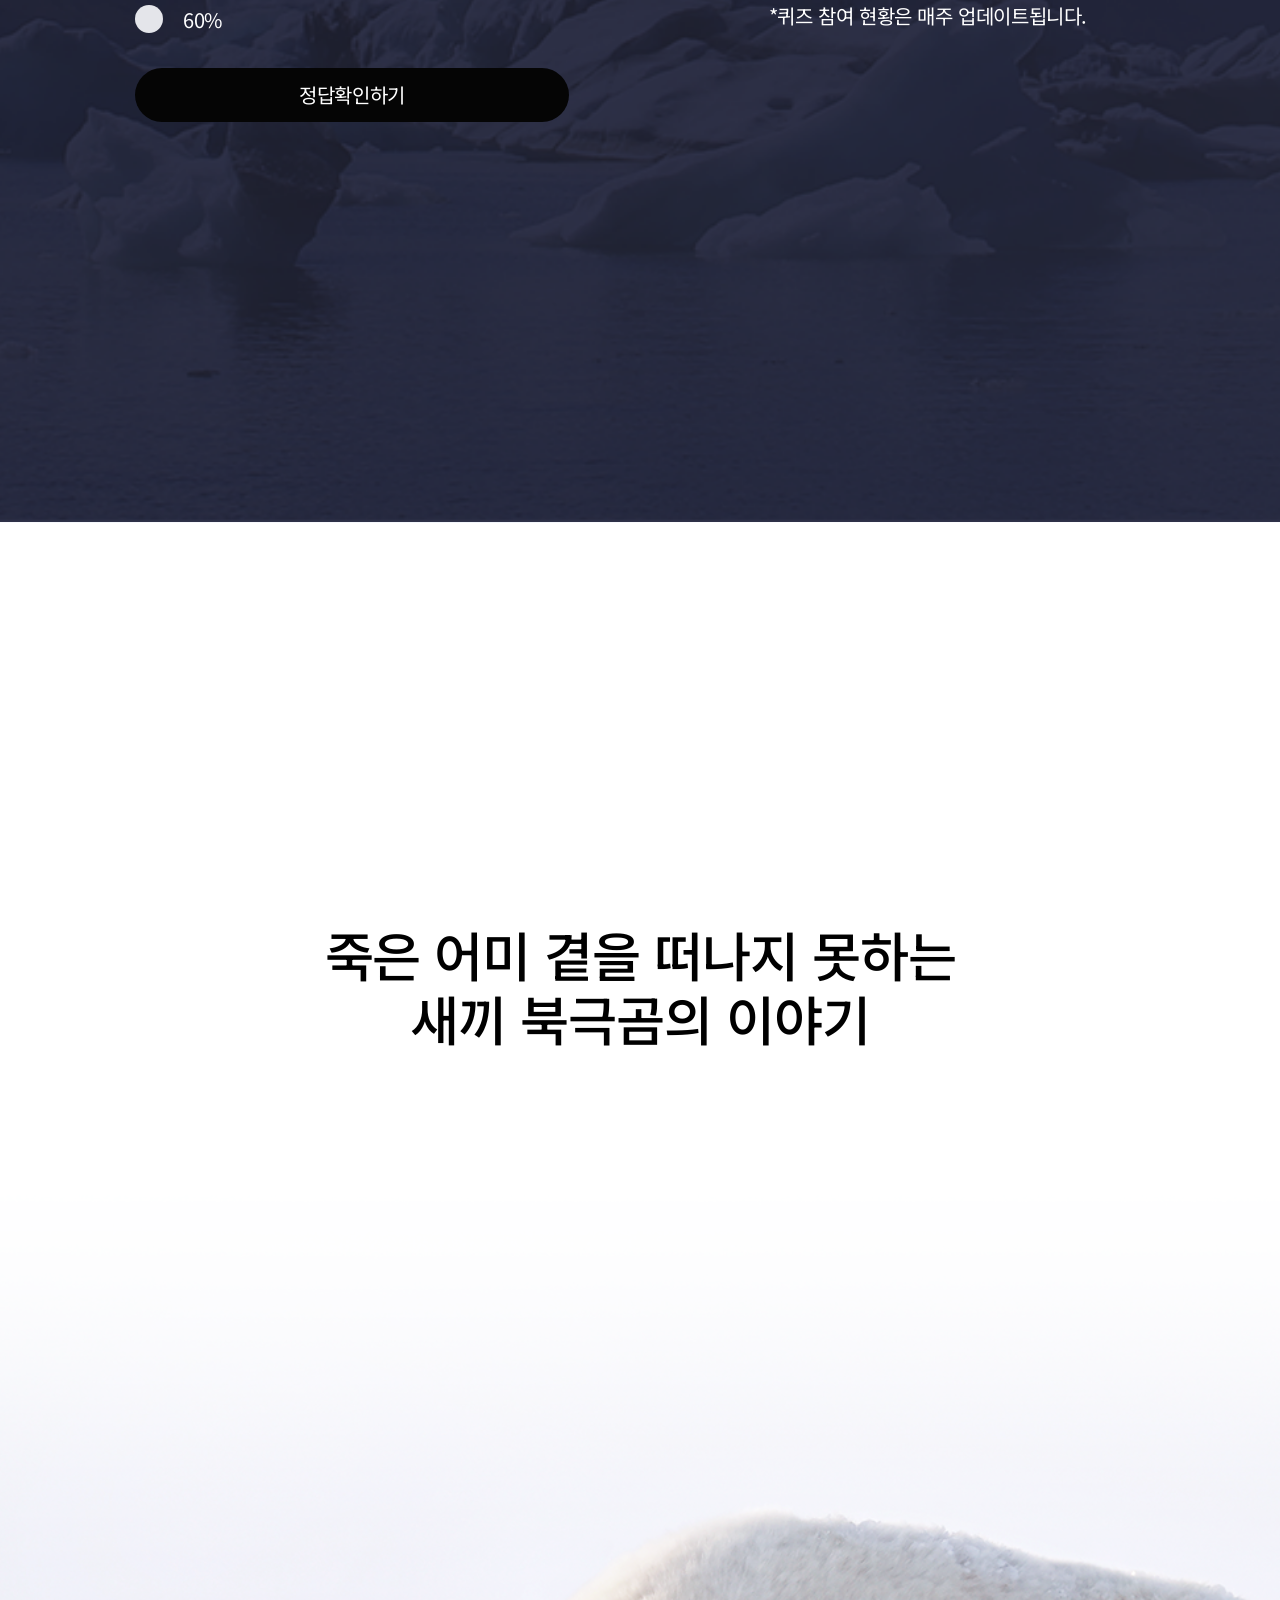
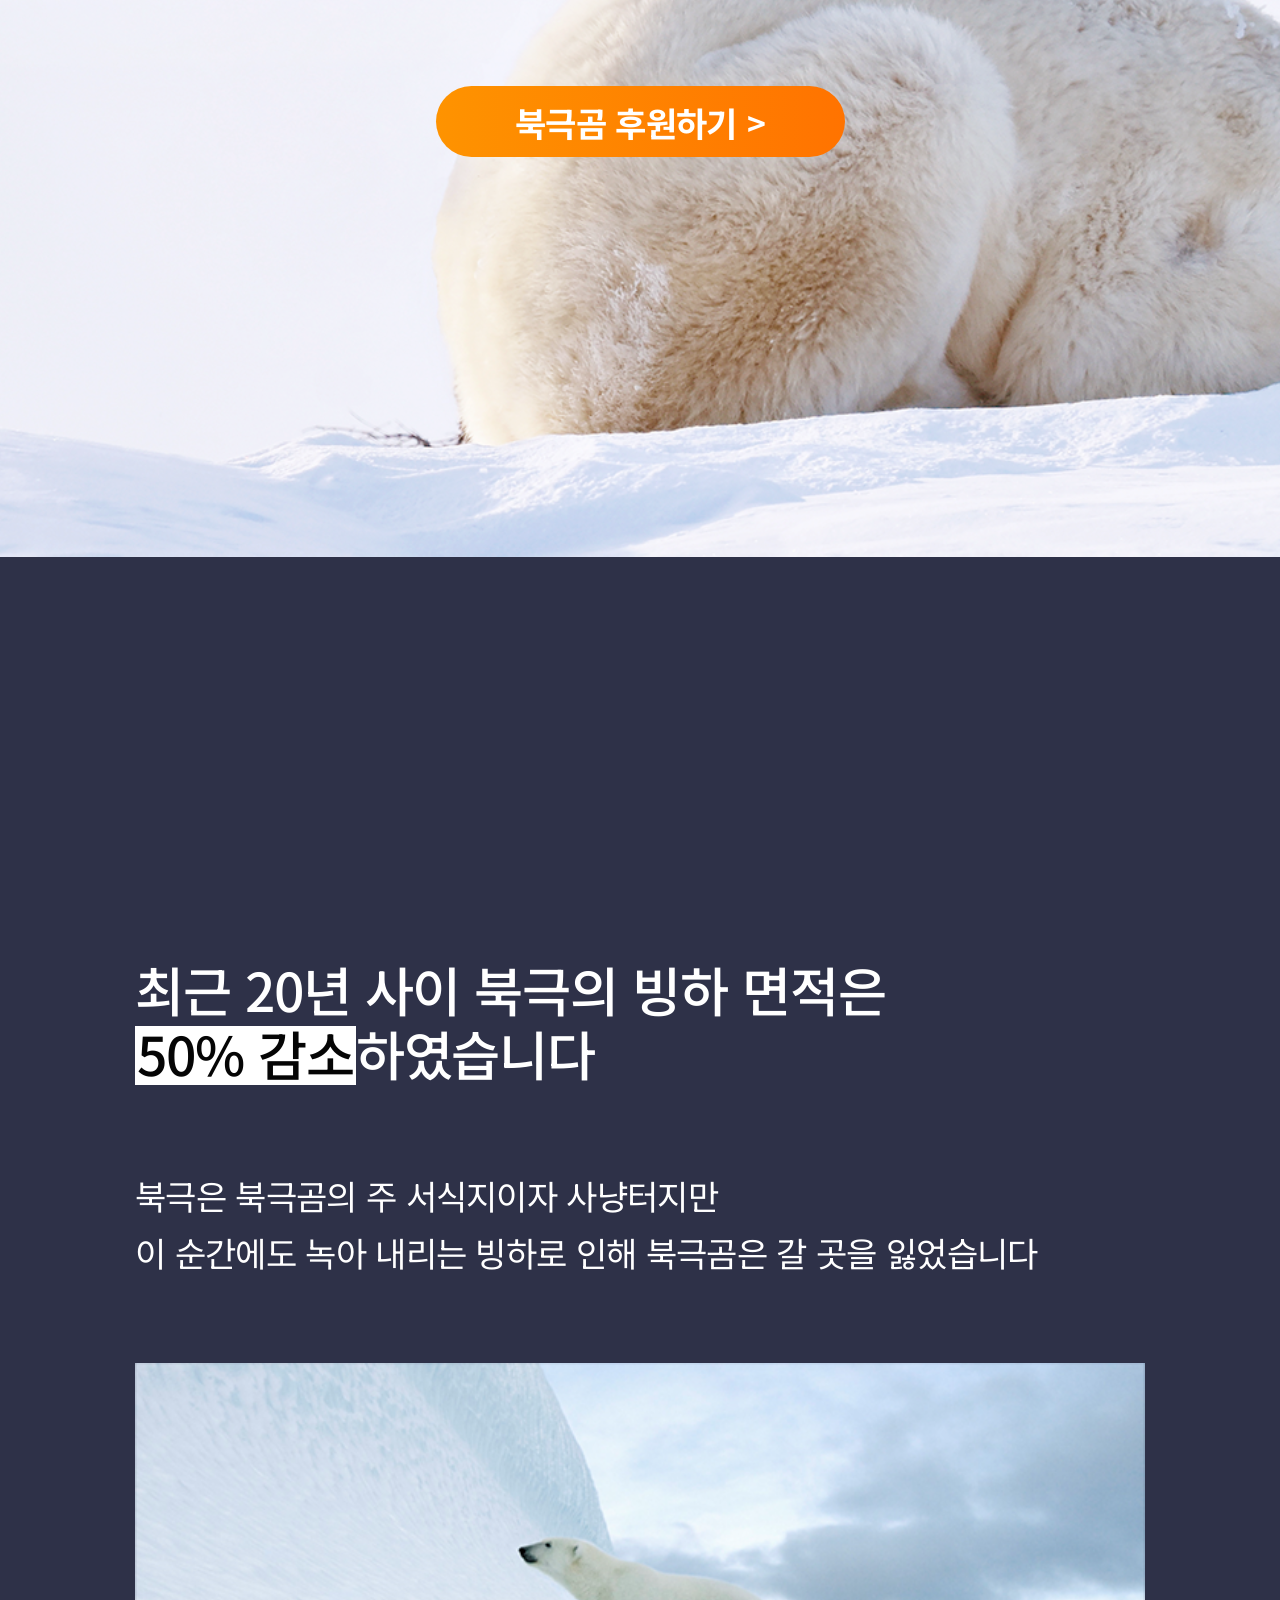
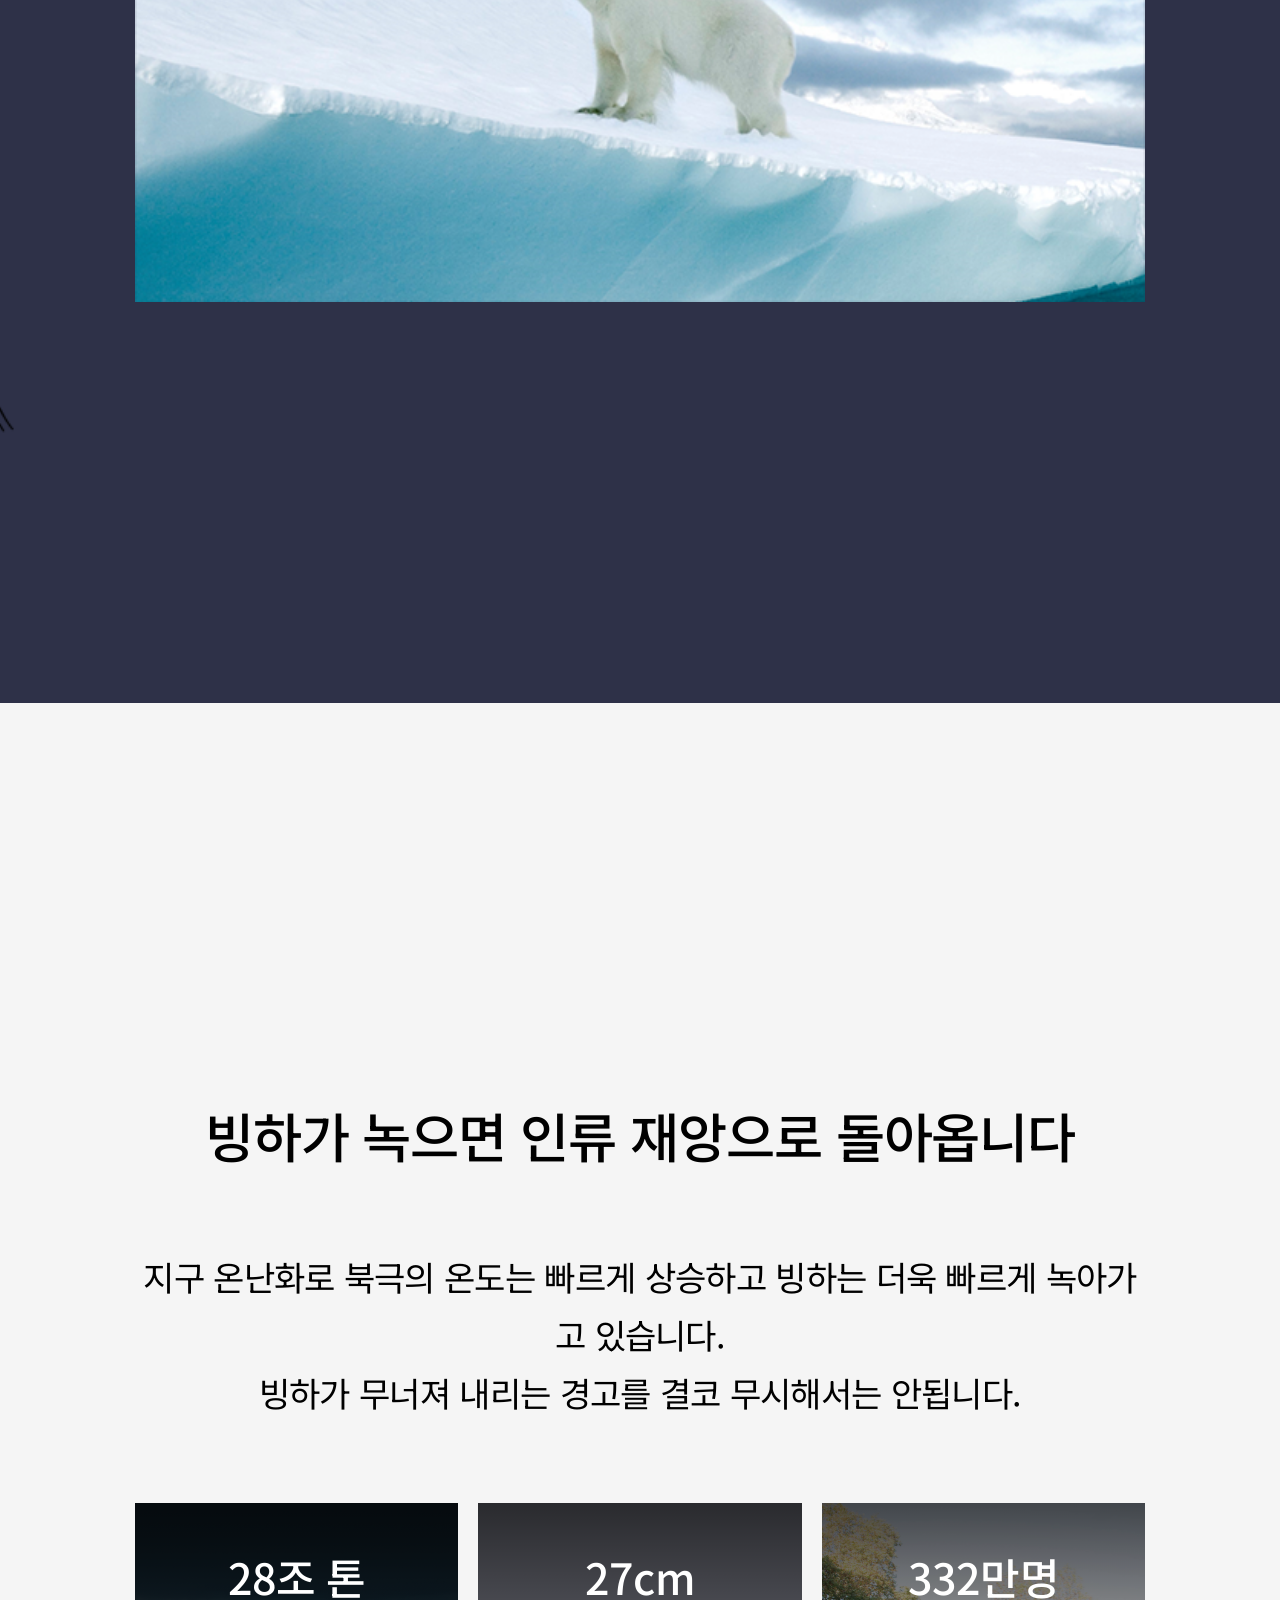
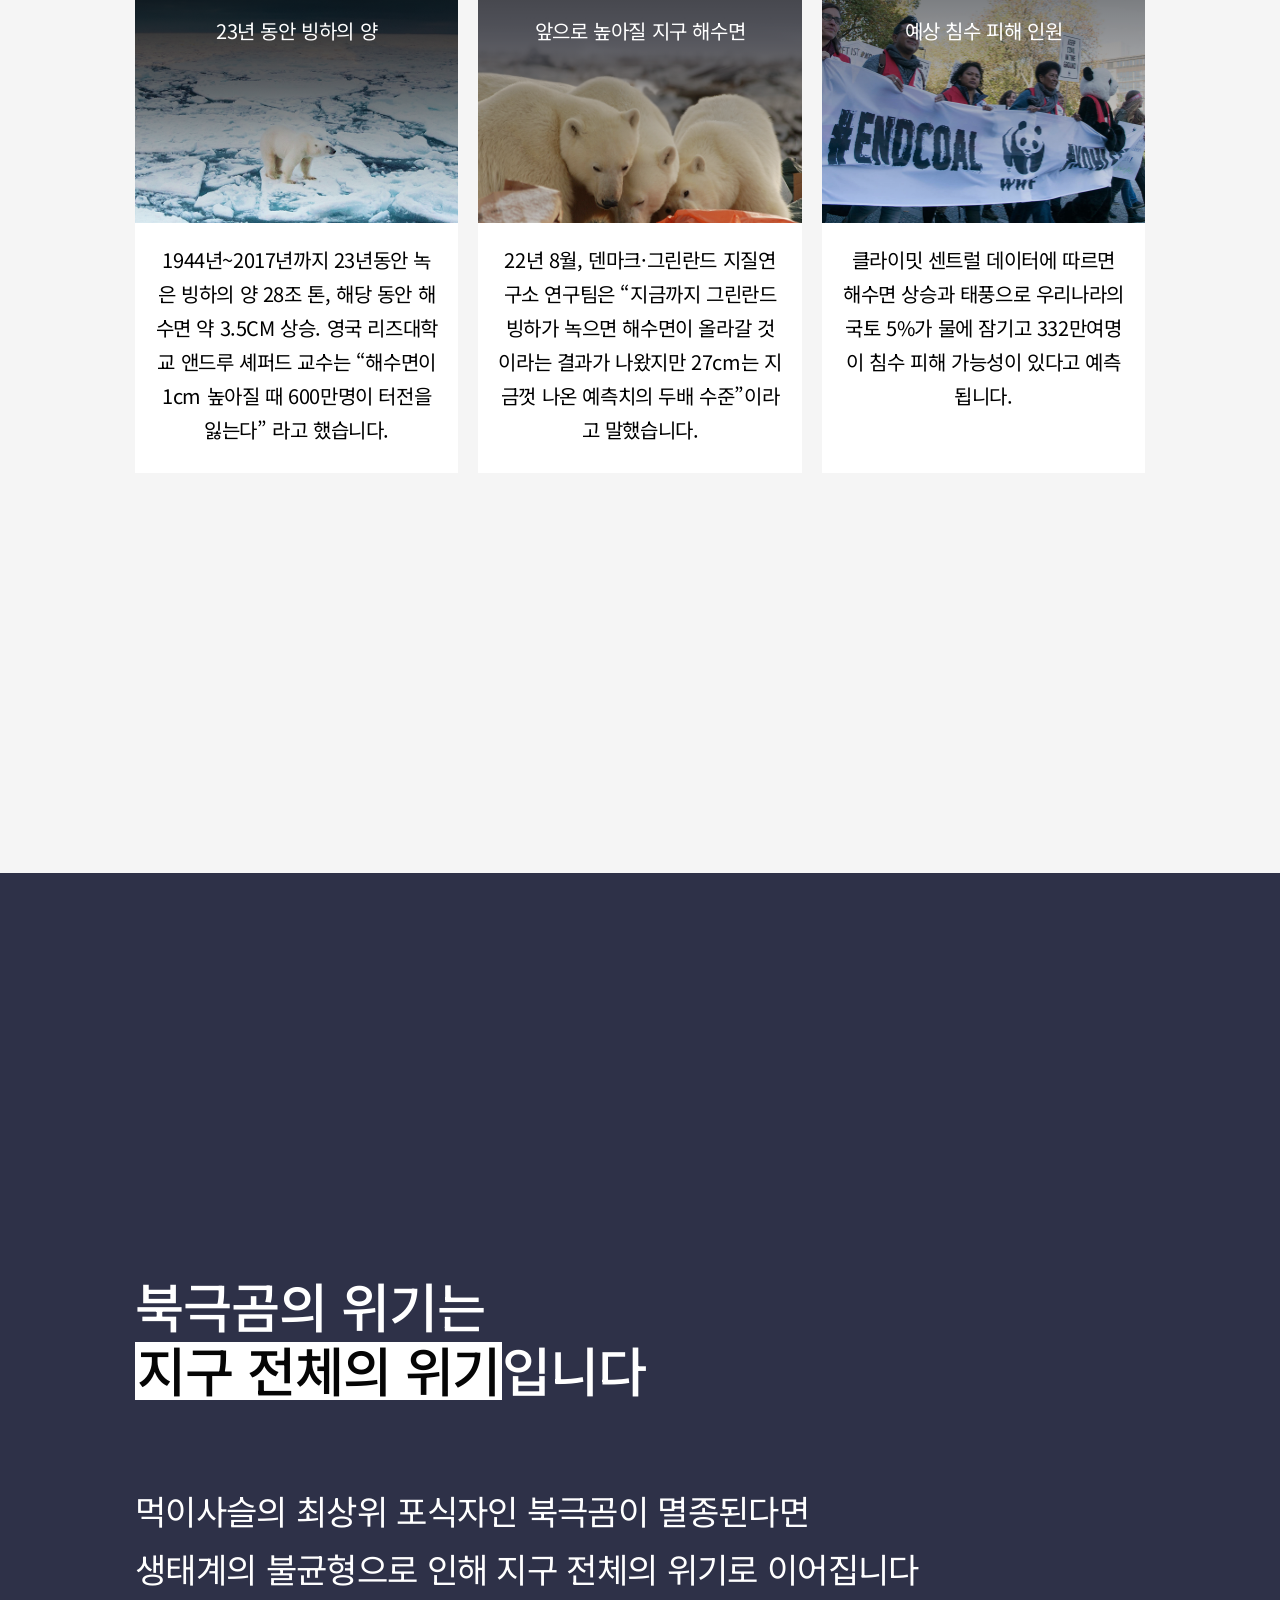
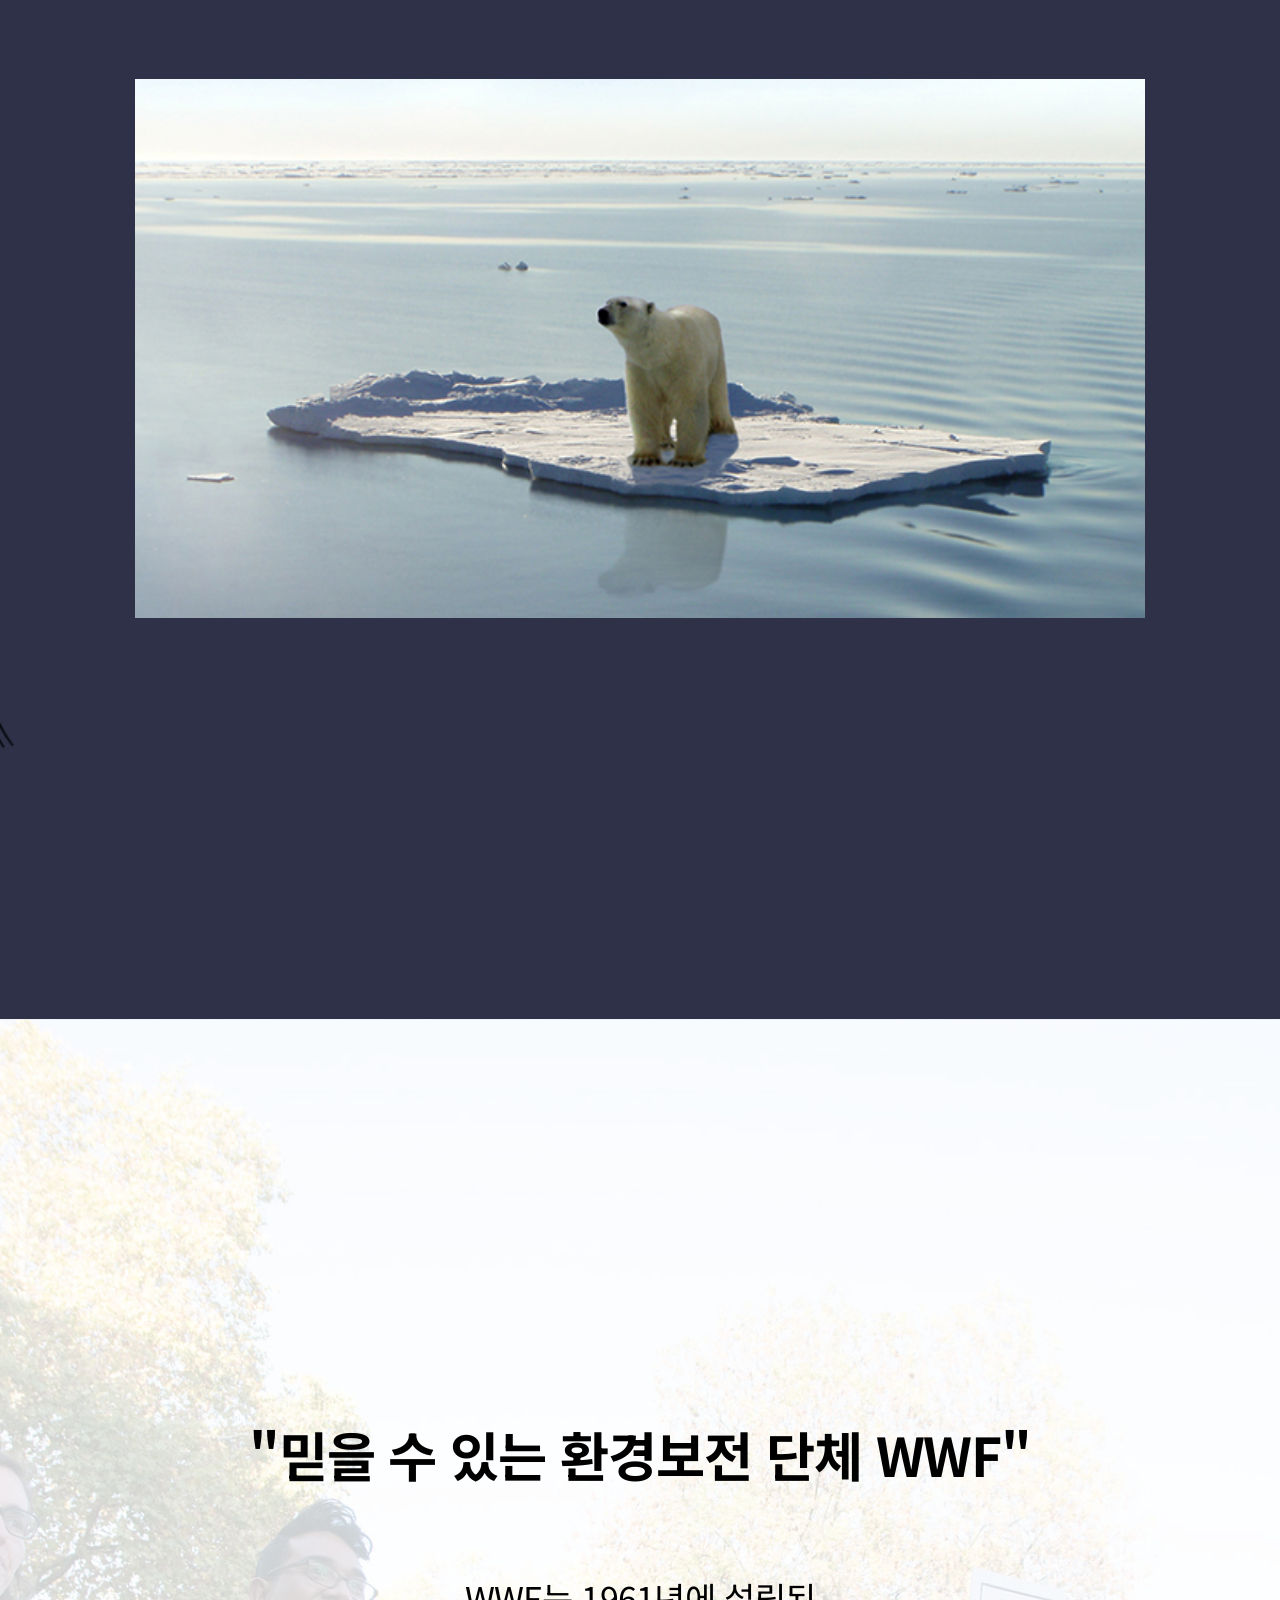
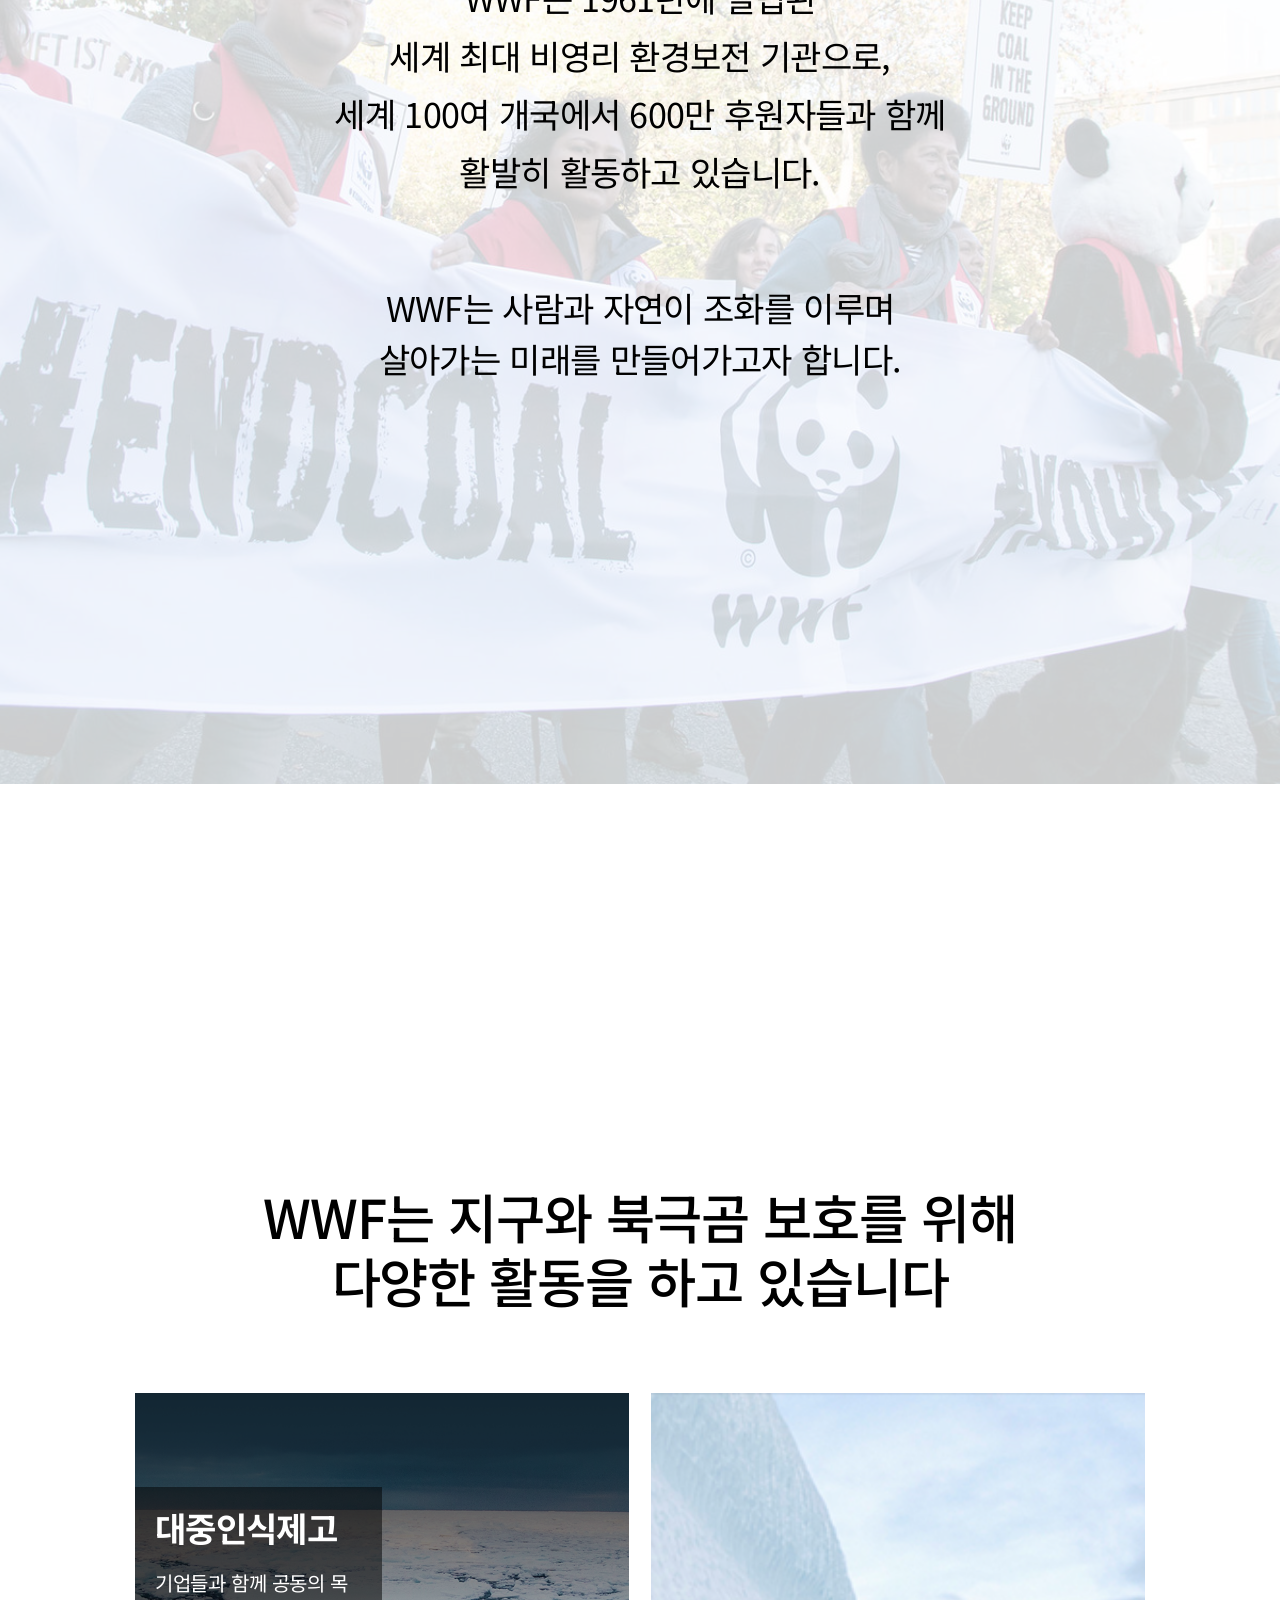
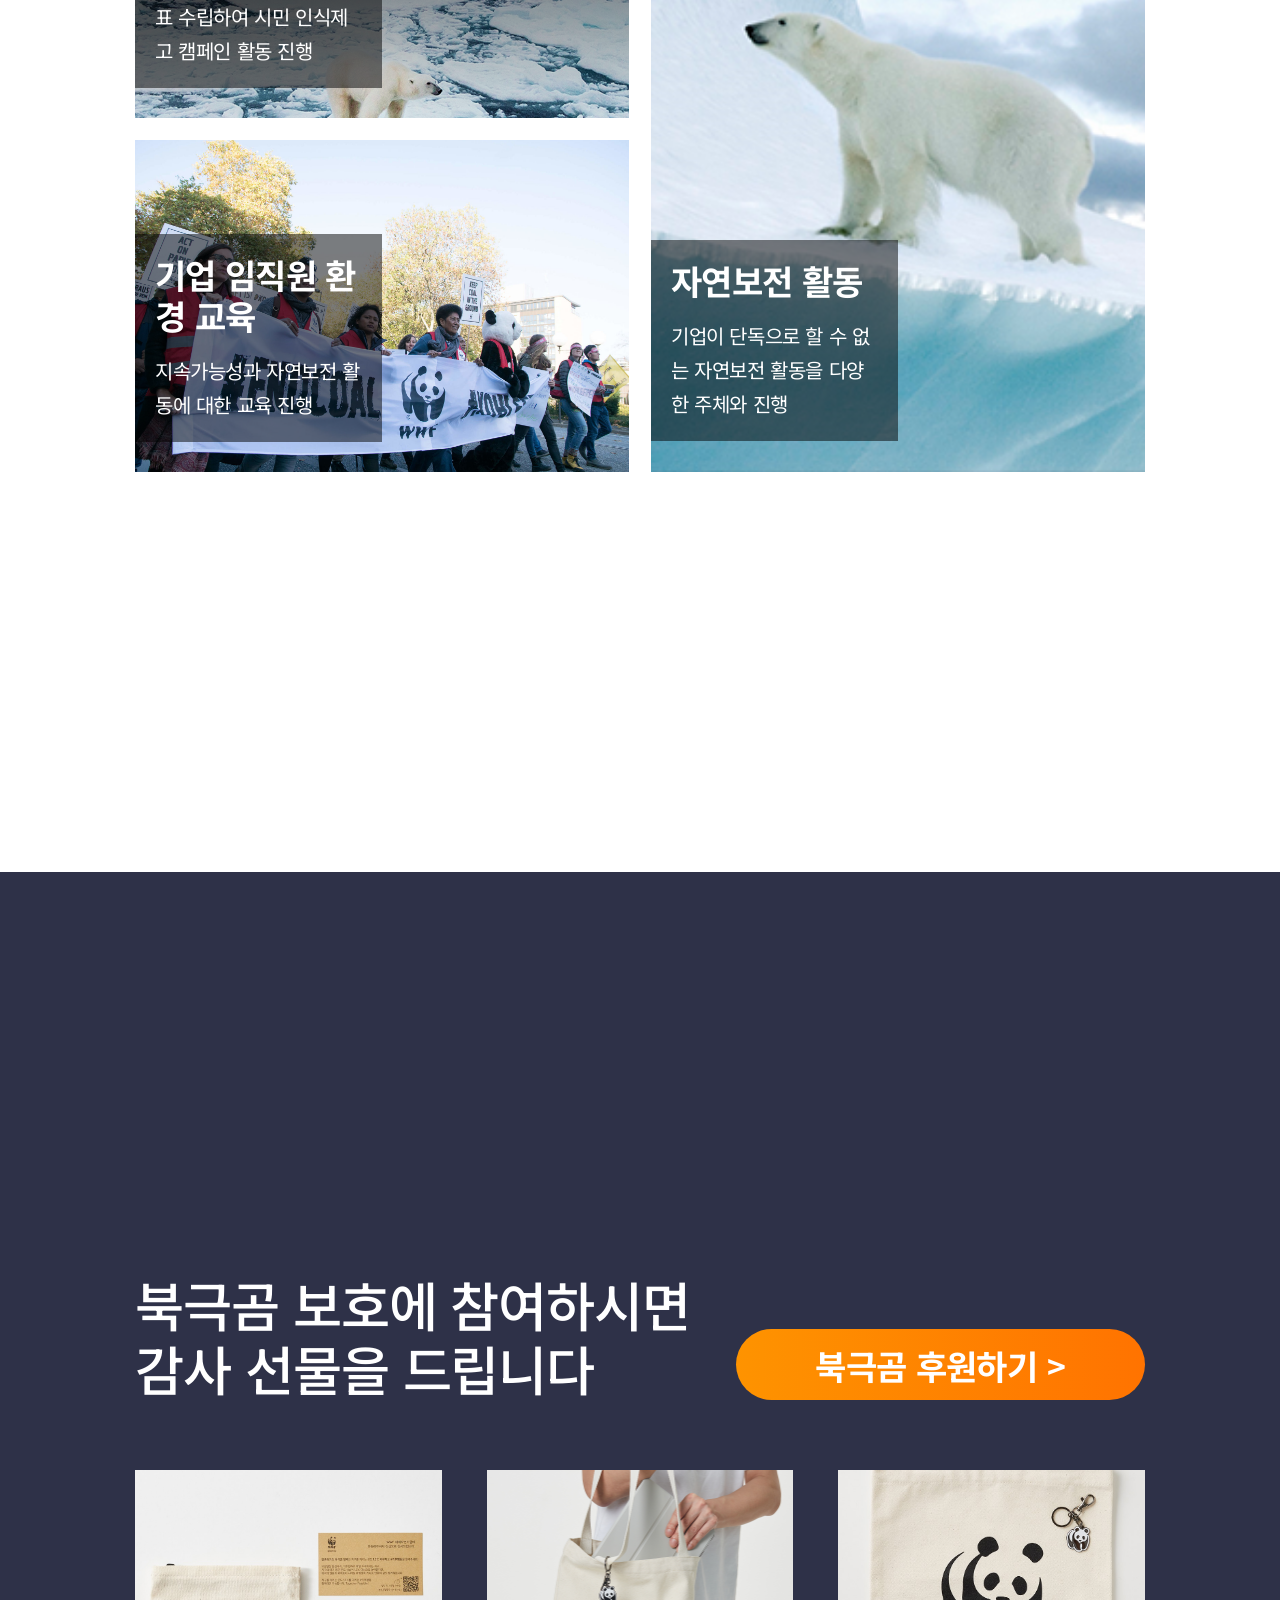
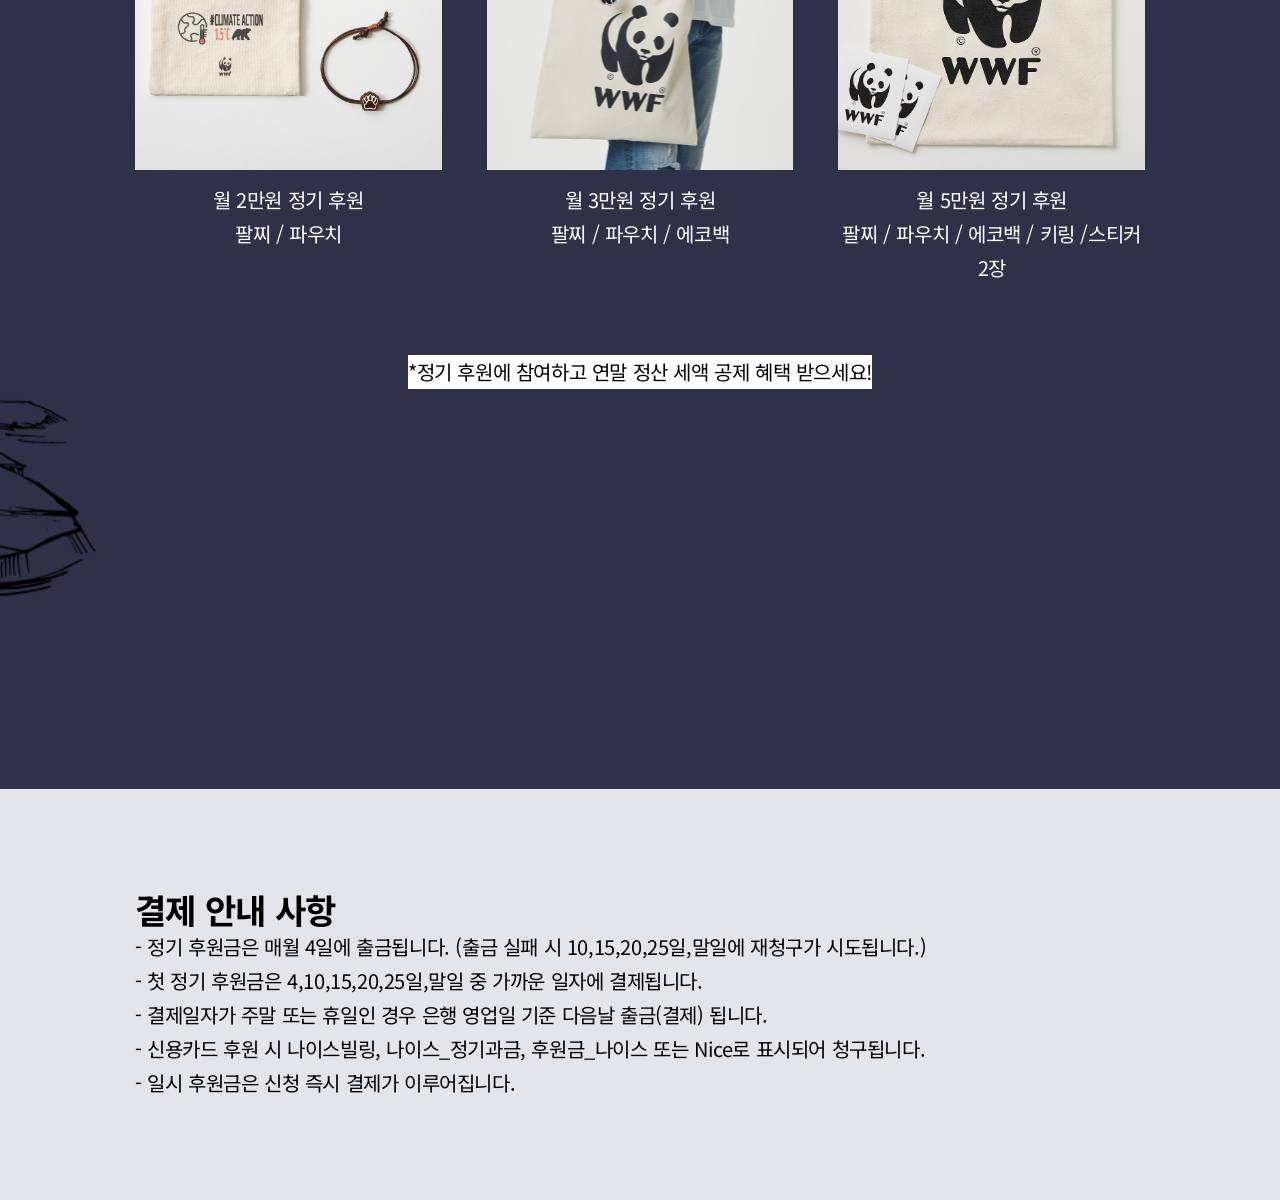
==== commit c6412b6e: "9,10행 html,css, 반응형까지  완성" ====
--- a/index.html
+++ b/index.html
@@ -150,7 +150,43 @@
             </div>
         </div>
         <!-- 9. 선물정보 -->
+        <div class="container gift_bg">
+            <div class="contents gift">
+                <div class="title">
+                    <h1>북극곰 보호에 참여하시면<br>감사 선물을 드립니다</h1>
+                    <a href="#" class="sponsor_btn"><em>북극곰 후원하기</em><!-- after --></a>
+                </div>
+                <ul class="gift_list">
+                    <li>
+                        <p class="g_img"></p>
+                        <h2>월 2만원 정기 후원</h2>
+                        <p>팔찌 / 파우치</p>
+                    </li>
+                    <li>
+                        <p class="g_img"></p>
+                        <h2>월 3만원 정기 후원</h2>
+                        <p>팔찌 / 파우치 / 에코백</p>
+                    </li>
+                    <li>
+                        <p class="g_img"></p>
+                        <h2>월 5만원 정기 후원</h2>
+                        <p>팔찌 / 파우치 / 에코백 / 키링 /스티커2장</p>
+                    </li>
+                </ul>
+                <p>*정기 후원에 참여하고 연말 정산 세액 공제 혜택 받으세요!</p>
+            </div>
+        </div>
         <!-- 10. 안내 -->
+        <div class="container guide_bg">
+            <div class="contents guide">
+                <h2>결제 안내 사항</h2>
+                <p>- 정기 후원금은 매월 4일에 출금됩니다. (출금 실패 시 10,15,20,25일,말일에 재청구가 시도됩니다.)</p>
+                <p>- 첫 정기 후원금은 4,10,15,20,25일,말일 중 가까운 일자에 결제됩니다.</p>
+                <p>- 결제일자가 주말 또는 휴일인 경우 은행 영업일 기준 다음날 출금(결제) 됩니다.</p>
+                <p>- 신용카드 후원 시 나이스빌링, 나이스_정기과금, 후원금_나이스 또는 Nice로 표시되어 청구됩니다.</p>
+                <p>- 일시 후원금은 신청 즉시 결제가 이루어집니다.</p>
+            </div>
+        </div>
     </div>
 </body>
 </html>
--- a/styles/index.css
+++ b/styles/index.css
@@ -212,4 +212,51 @@
 #wrap .activity_bg .activity .detail li .txt dt {
     font-size: 1.38rem; line-height: 1.2; font-weight: 500; margin: 0 0 18px;
 }
-#wrap .activity_bg .activity .detail li .txt dd {font-size: 0.81rem; line-height: 1.7;}+#wrap .activity_bg .activity .detail li .txt dd {font-size: 0.81rem; line-height: 1.7;}
+/* -------------------------------------------------9행 선물 정보 */
+#wrap .gift_bg {
+    background-image: url(../images/reduction_50_bg.png);
+    /* background-size: cover; background-position: center; 공통 common.css에 있으므로 안적어도됨 */
+}
+#wrap .gift_bg .gift {text-align: center;}/* 하단 p(인라인블록)을 정렬하기 위한 */
+#wrap .gift_bg .gift .title {
+    display: flex; flex-flow: column nowrap; margin-bottom: 40px;
+}
+#wrap .gift_bg .gift .title h1 {color: #fff; text-align: left;}
+#wrap .gift_bg .gift .title .sponsor_btn {margin: 0;}
+#wrap .gift_bg .gift .gift_list {
+    display: grid; gap: 22px; margin-bottom: 40px;
+    grid-template-areas:
+        'month_2'
+        'month_3'
+        'month_5'
+    ;
+}
+#wrap .gift_bg .gift .gift_list li {}
+#wrap .gift_bg .gift .gift_list li:nth-child(1) {grid-area: month_2;}
+#wrap .gift_bg .gift .gift_list li:nth-child(2) {grid-area: month_3;}
+#wrap .gift_bg .gift .gift_list li:nth-child(3) {grid-area: month_5;}
+#wrap .gift_bg .gift .gift_list li:nth-child(1) .g_img {
+    background-image: url(../images/freebie2.jpg);
+}
+#wrap .gift_bg .gift .gift_list li:nth-child(2) .g_img {
+    background-image: url(../images/freebie1.jpg);
+}
+#wrap .gift_bg .gift .gift_list li:nth-child(3) .g_img {
+    background-image: url(../images/freebie3.jpg);
+}
+#wrap .gift_bg .gift .gift_list li .g_img {
+    width: 100%; height: 150px; margin-bottom: 13px;
+    background-size: cover; background-position: center;
+}
+#wrap .gift_bg .gift .gift_list li h2,
+#wrap .gift_bg .gift .gift_list li h2+p {line-height: 1.7; color: #fff; text-align: center;}
+#wrap .gift_bg .gift > p {
+    line-height: 1.7; background-color: #fff; color: #050505;
+    display: inline-block;/* 글자만큼 바탕을 가지고 있으므로 인라인블록 */
+}
+/* ------------------------------------------10 안내 */
+#wrap .guide_bg {background-color: #E4E5EA;}
+#wrap .guide_bg .guide {}
+#wrap .guide_bg .guide h2 {font-size: 1.38rem; font-weight: 700; line-height: 1.2;}
+#wrap .guide_bg .guide p {line-height: 1.7;}
--- a/styles/responsive.css
+++ b/styles/responsive.css
@@ -29,6 +29,22 @@
     #wrap .hemanity_bg .hemanity .list li dl dt {font-size: 2.69rem;}
     #wrap .hemanity_bg .hemanity .list li .txt {height: 250px;}
     #wrap .hemanity_bg .hemanity .list li .txt p {font-size: 1rem;}
+    /* ------------------------------------7행 */
+    #wrap .wwf_bg .wwf p {font-size: 1.38rem; line-height: 1.5;}
+    /* ------------------------------------ 9행 */
+    #wrap .gift_bg .gift {text-align: right;}
+    #wrap .gift_bg .gift .title {flex-flow: row nowrap; align-items: flex-end; justify-content: space-between;}
+    #wrap .gift_bg .gift .title h1 {margin:0;}
+    #wrap .gift_bg .gift .gift_list {
+        grid-template-areas:
+            'month_2 month_3'
+            'month_5 month_5';
+        grid-template-columns: 1fr 1fr;
+        column-gap: 45px; row-gap: 22px;
+    }
+    #wrap .gift_bg .gift .gift_list li .g_img {height: 300px;}
+    /* ----------------------------10행 */
+    #wrap .guide_bg {padding:100px 80px;}
 }/* 860~1023 더 자연스럽게 만들기위한 임의 값 추가(피그마 x) */
 @media screen and (min-width:1024px) {
     #wrap .intro {padding: 410px 0 100px;}
@@ -65,10 +81,11 @@
     #wrap .activity_bg .activity .detail li:nth-child(3) .txt {
         position: absolute; bottom: 31px; left: 0;
     }
-    /* #wrap .activity_bg .activity .detail li .txt dt {font-size: 2.13rem; font-weight: 700;} */
-    /* #wrap .activity_bg .activity .detail li .txt dd {font-size: 1.25rem;} */
+    #wrap .activity_bg .activity .detail li .txt dt {font-size: 2.13rem; font-weight: 700;}
+    #wrap .activity_bg .activity .detail li .txt dd {font-size: 1.25rem;}
 }/* 1024~1249 */
 @media screen and (min-width:1250px) {
+    #wrap .container {padding: 400px 135px;}
     #wrap .intro {padding: 447px 0 100px;}
     #wrap .intro .logo {width: 42px; top: 53px; left: 61px;}
     #wrap .intro h1 span {font-size: 4.38rem;}
@@ -82,4 +99,22 @@
     /* ------------------------------------5행 공통 */
     #wrap .hemanity_bg .hemanity .list li dl dd {font-size: 1.25rem;}
     #wrap .hemanity_bg .hemanity .list li .txt p {font-size: 1.25rem;}
+    /* --------------------------- 7행 */
+    #wrap .wwf_bg .wwf p {font-size: 2.13rem;}
+    /* ----------------------------9행 */
+    #wrap .gift_bg .gift {text-align: center;}
+    #wrap .gift_bg .gift p {font-size: 1.25rem;}
+    #wrap .gift_bg .gift .title {margin-bottom: 70px;}
+    #wrap .gift_bg .gift .gift_list {
+        grid-template-areas:
+            'month_2 month_3 month_5';
+        grid-template-columns: 1fr 1fr 1fr;
+        gap: 45px; margin-bottom: 70px;
+    }
+    #wrap .gift_bg .gift .gift_list li h2,
+    #wrap .gift_bg .gift .gift_list li h2+p {font-size: 1.25rem;}
+    /* ----------------------------10행 */
+    #wrap .guide_bg {padding:100px 135px;}
+    #wrap .guide_bg .guide h2 {font-size: 2.13rem;}
+    #wrap .guide_bg .guide p {font-size: 1.25rem;}
 }/* 1250~max */
